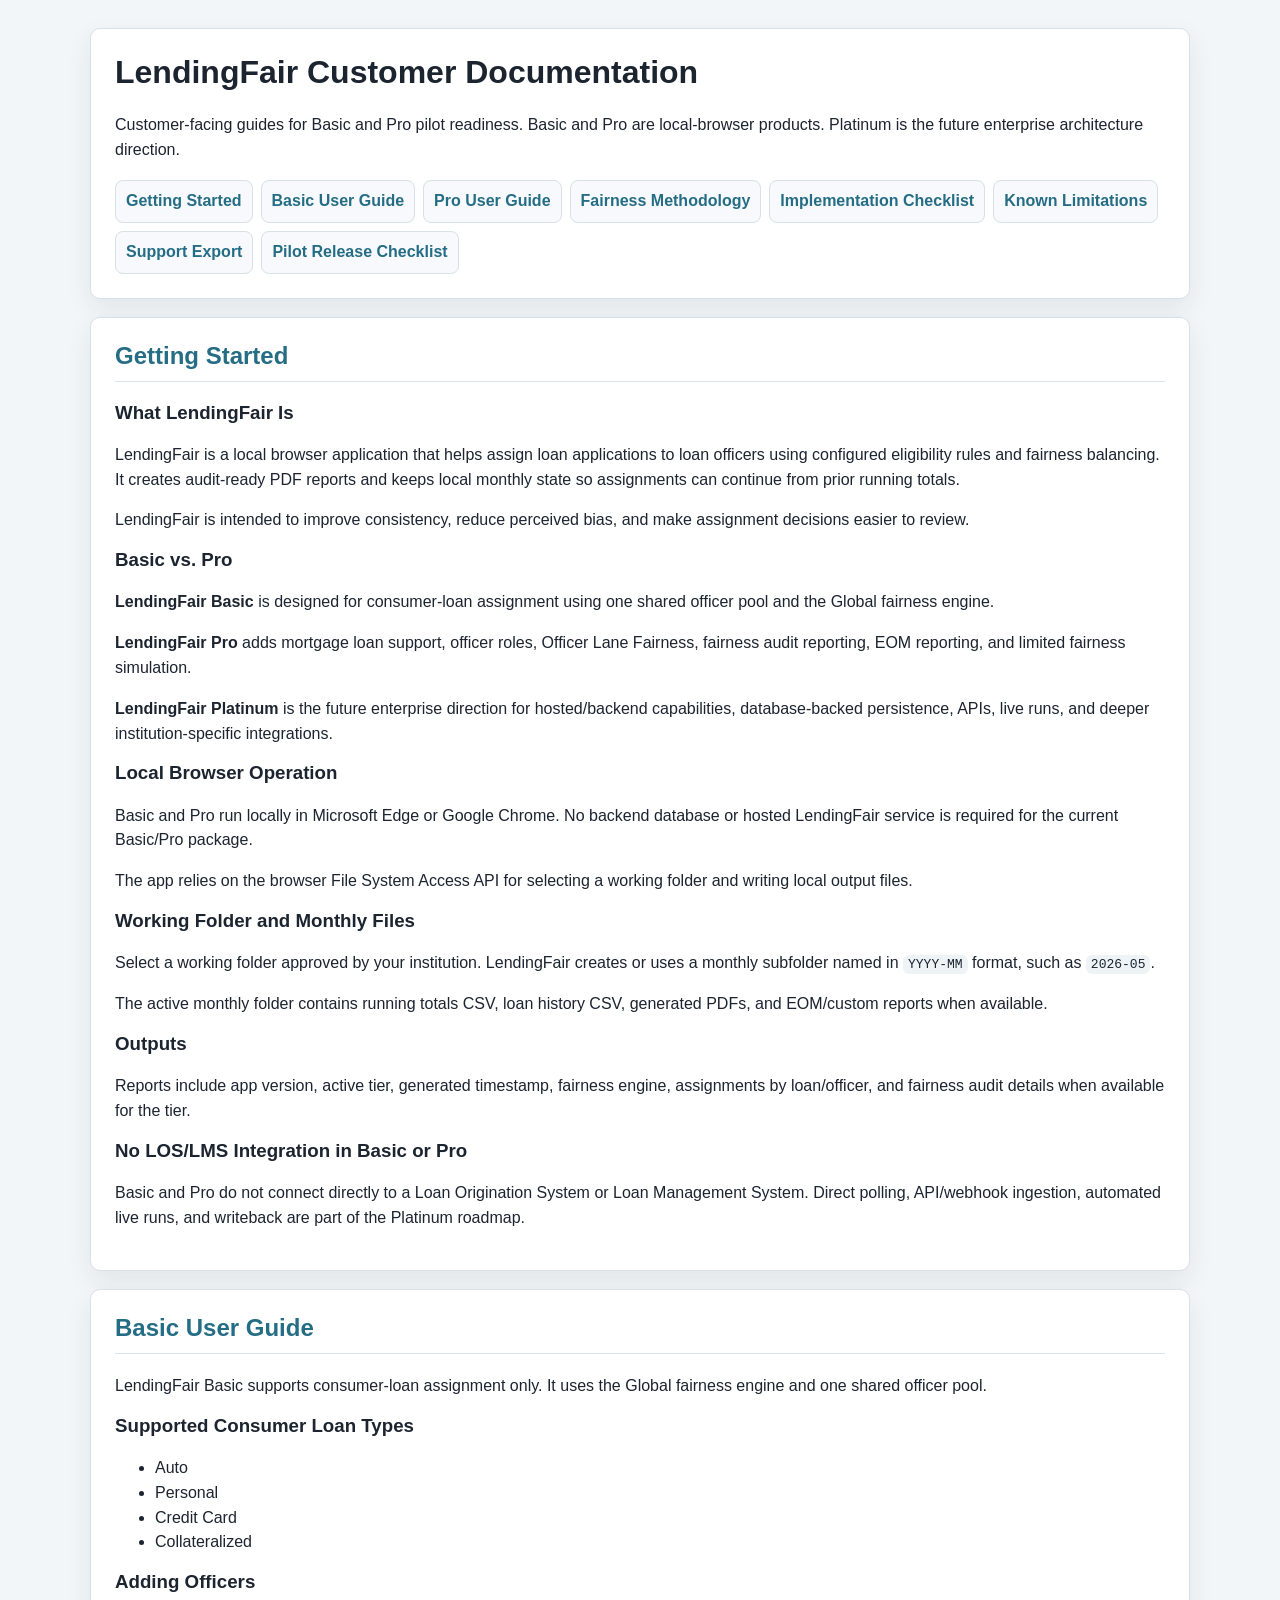
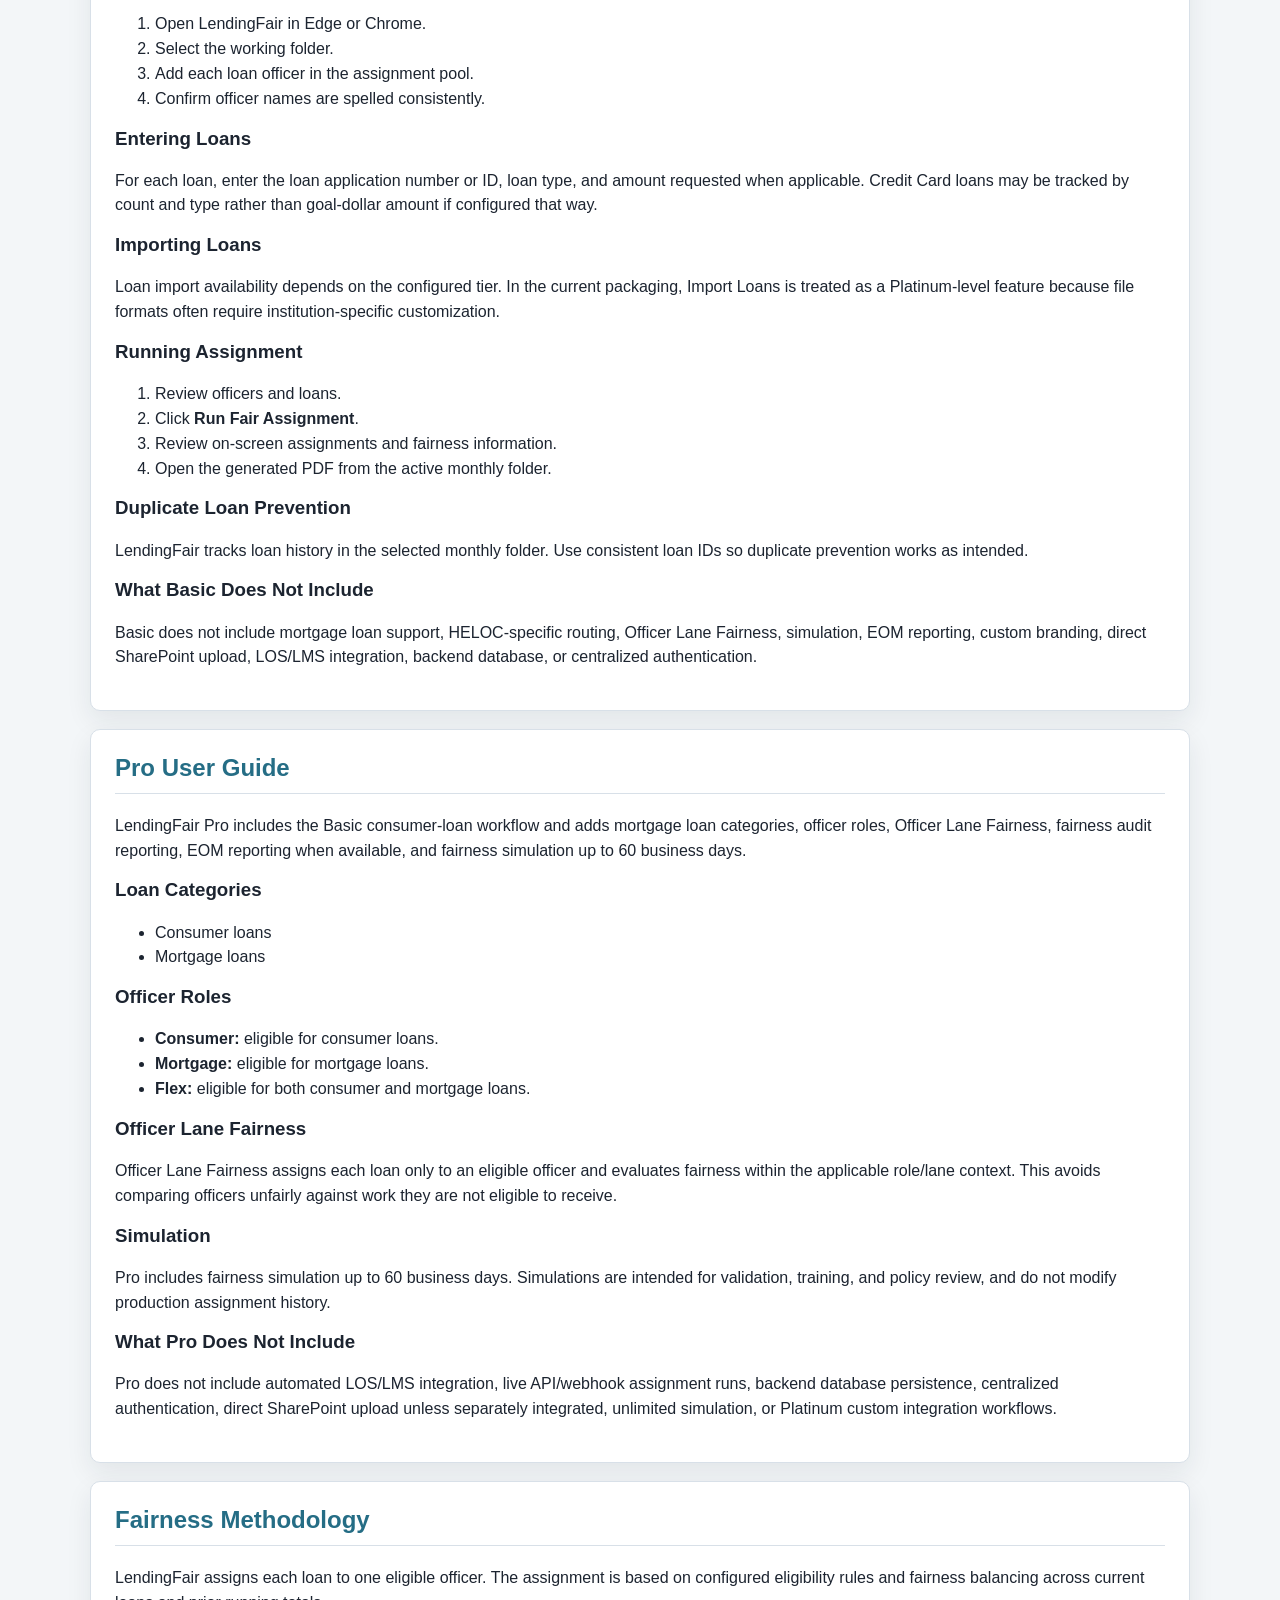
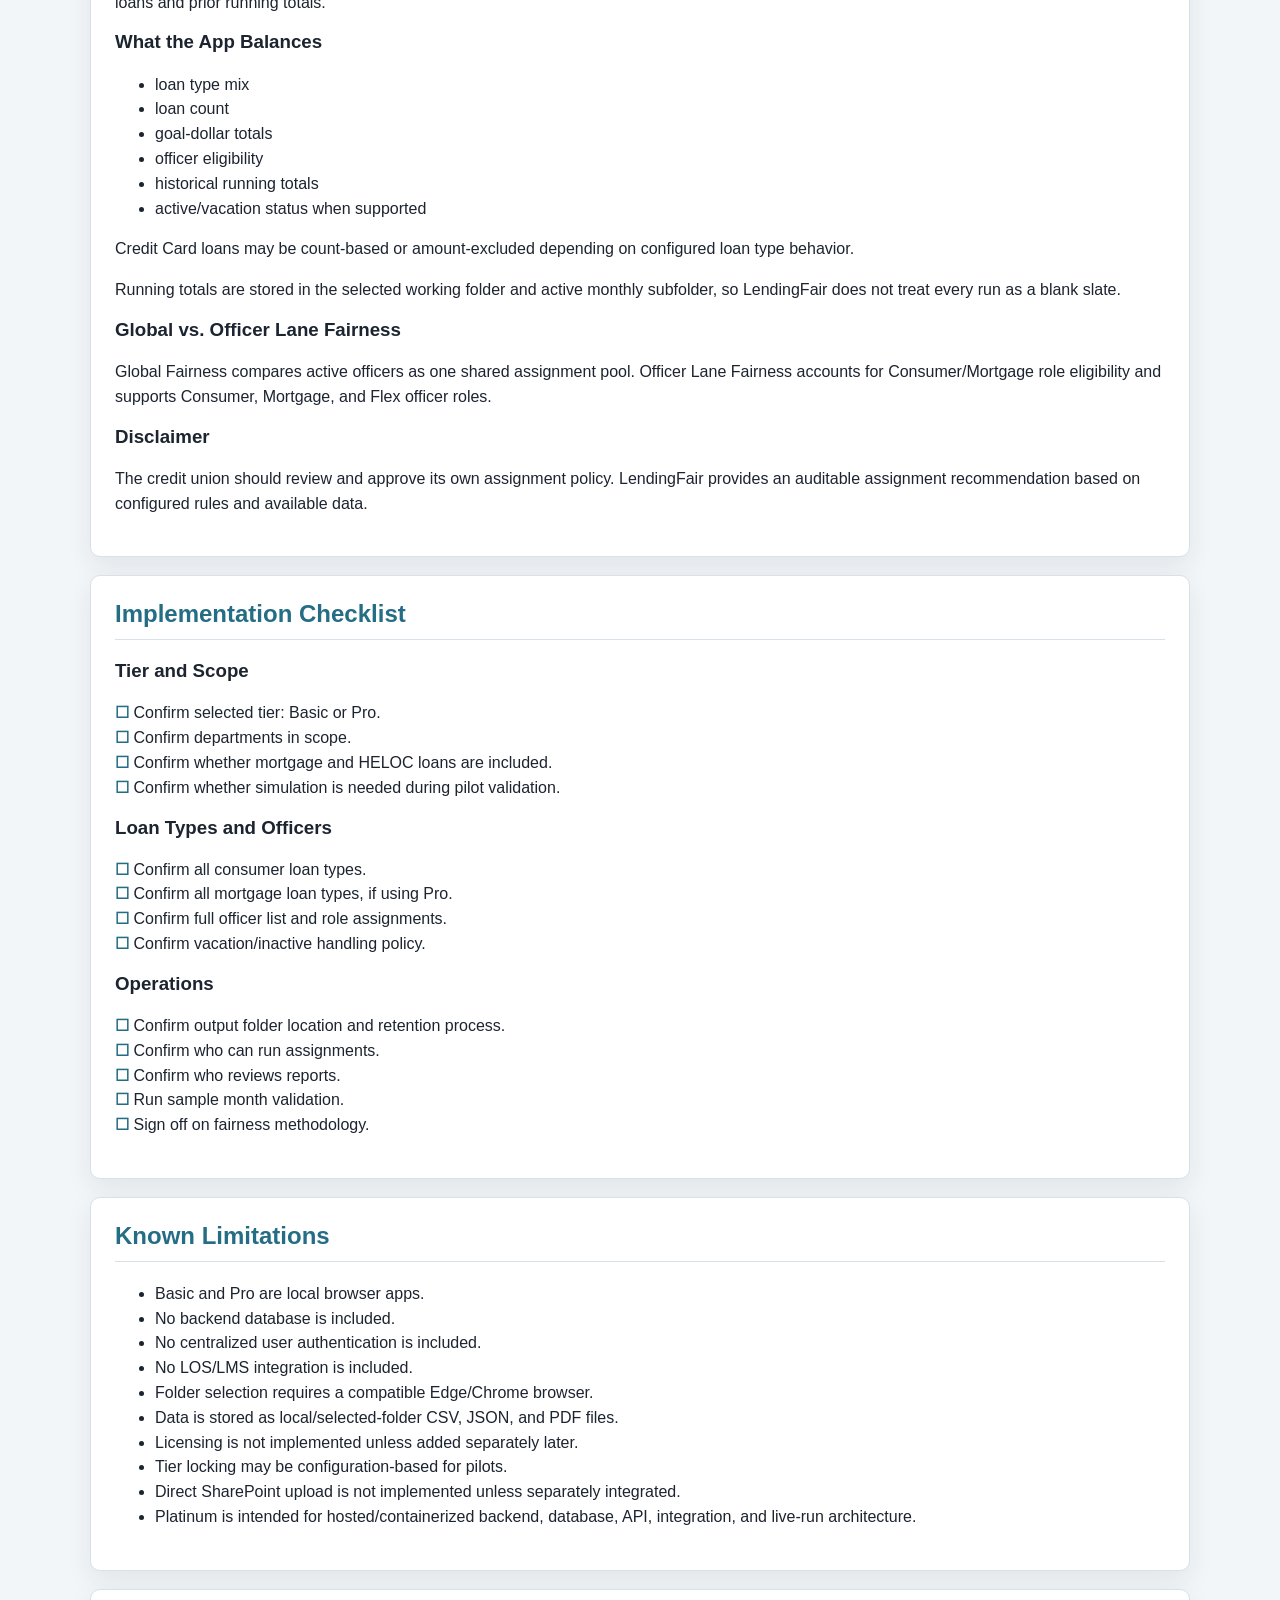
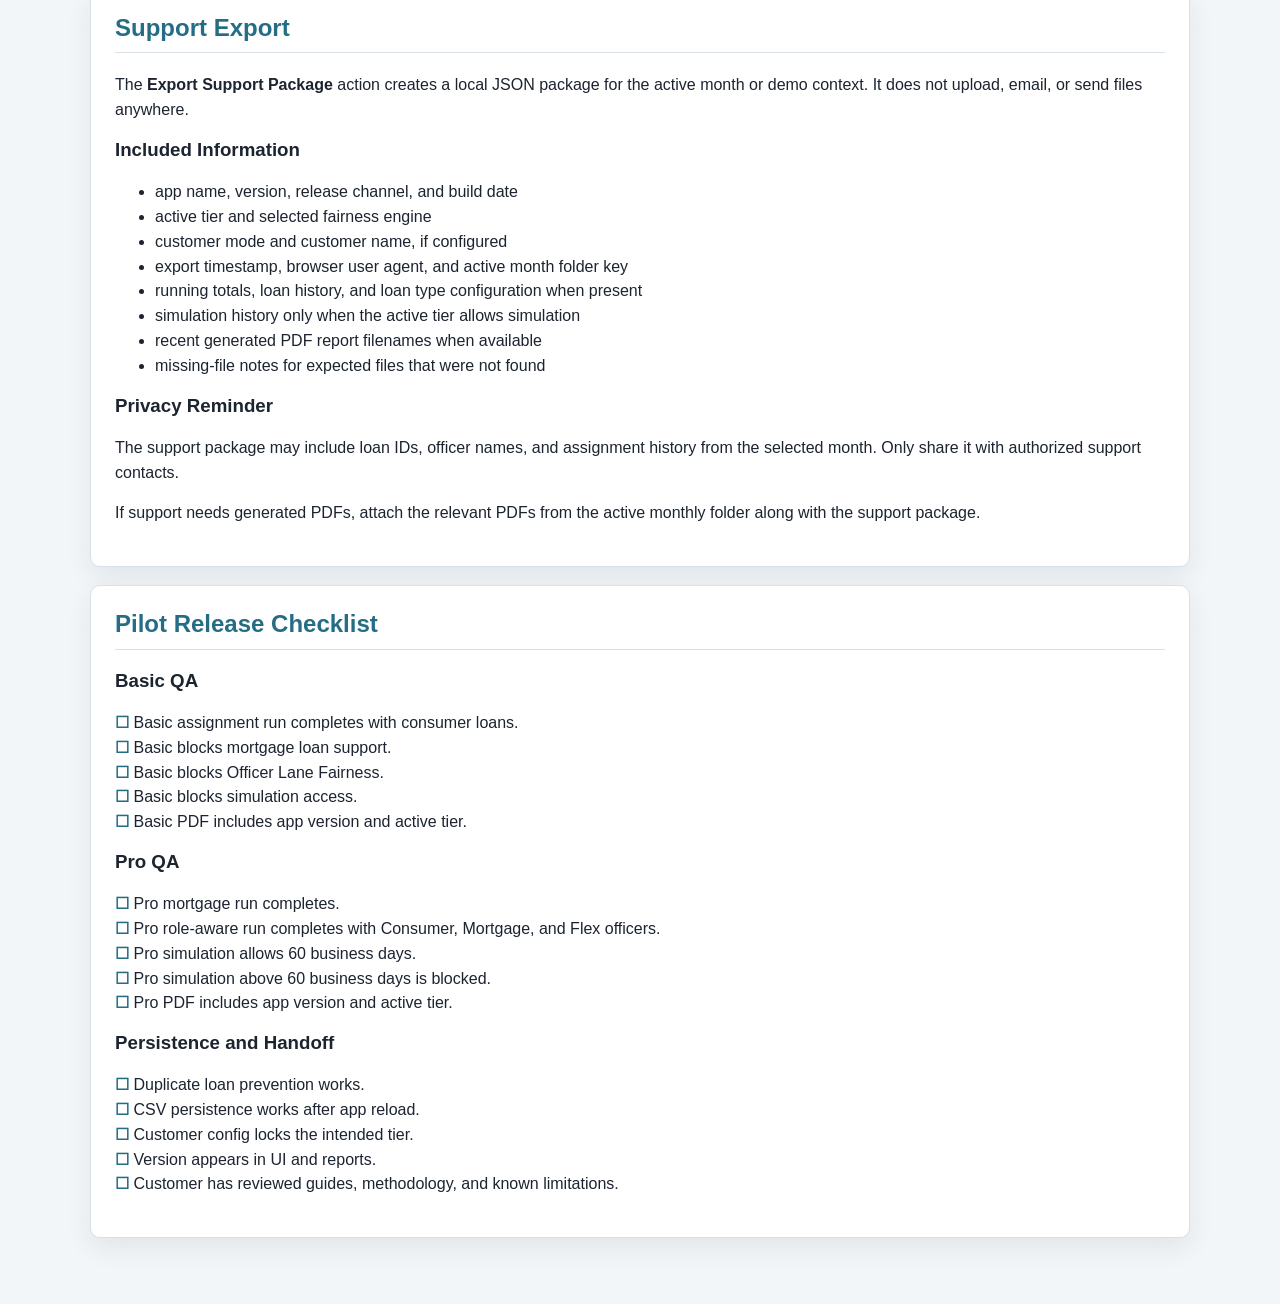
==== docs/customer/index.html @ a45cbf50 "Adding support export json package" ====
<!DOCTYPE html>
<html lang="en">
<head>
  <meta charset="UTF-8" />
  <meta name="viewport" content="width=device-width, initial-scale=1.0" />
  <title>LendingFair Customer Documentation</title>
  <style>
    :root {
      color-scheme: light;
      --bg: #f3f6f8;
      --card: #ffffff;
      --text: #1c2430;
      --muted: #5e6b7a;
      --border: #d8e0e8;
      --accent: #256d85;
    }

    body {
      margin: 0;
      background: var(--bg);
      color: var(--text);
      font-family: Arial, sans-serif;
      line-height: 1.55;
    }

    .doc-shell {
      width: min(1100px, calc(100% - 32px));
      margin: 0 auto;
      padding: 28px 0 48px;
    }

    header,
    section {
      background: var(--card);
      border: 1px solid var(--border);
      border-radius: 10px;
      padding: 24px;
      margin-bottom: 18px;
      box-shadow: 0 10px 26px rgba(28, 36, 48, 0.08);
    }

    h1,
    h2,
    h3 {
      margin-top: 0;
      line-height: 1.2;
    }

    h1 {
      font-size: 2rem;
    }

    h2 {
      border-bottom: 1px solid var(--border);
      padding-bottom: 10px;
      color: var(--accent);
    }

    a {
      color: var(--accent);
      font-weight: 700;
    }

    nav {
      display: flex;
      flex-wrap: wrap;
      gap: 8px;
      margin-top: 18px;
    }

    nav a {
      display: inline-flex;
      padding: 8px 10px;
      border: 1px solid var(--border);
      border-radius: 8px;
      background: #f7f9fc;
      text-decoration: none;
    }

    code,
    pre {
      background: #eef3f6;
      border-radius: 6px;
    }

    code {
      padding: 2px 5px;
    }

    pre {
      overflow: auto;
      padding: 12px;
    }

    .checklist {
      list-style: none;
      padding-left: 0;
    }

    .checklist li::before {
      content: "☐ ";
      color: var(--accent);
      font-weight: 700;
    }
  </style>
</head>
<body>
<div class="doc-shell">
  <header>
    <h1>LendingFair Customer Documentation</h1>
    <p>Customer-facing guides for Basic and Pro pilot readiness. Basic and Pro are local-browser products. Platinum is the future enterprise architecture direction.</p>
    <nav aria-label="Documentation sections">
      <a href="#getting-started">Getting Started</a>
      <a href="#basic-user-guide">Basic User Guide</a>
      <a href="#pro-user-guide">Pro User Guide</a>
      <a href="#fairness-methodology">Fairness Methodology</a>
      <a href="#implementation-checklist">Implementation Checklist</a>
      <a href="#known-limitations">Known Limitations</a>
      <a href="#support-export">Support Export</a>
      <a href="#pilot-release-checklist">Pilot Release Checklist</a>
    </nav>
  </header>

  <section id="getting-started">
    <h2>Getting Started</h2>
    <h3>What LendingFair Is</h3>
    <p>LendingFair is a local browser application that helps assign loan applications to loan officers using configured eligibility rules and fairness balancing. It creates audit-ready PDF reports and keeps local monthly state so assignments can continue from prior running totals.</p>
    <p>LendingFair is intended to improve consistency, reduce perceived bias, and make assignment decisions easier to review.</p>
    <h3>Basic vs. Pro</h3>
    <p><strong>LendingFair Basic</strong> is designed for consumer-loan assignment using one shared officer pool and the Global fairness engine.</p>
    <p><strong>LendingFair Pro</strong> adds mortgage loan support, officer roles, Officer Lane Fairness, fairness audit reporting, EOM reporting, and limited fairness simulation.</p>
    <p><strong>LendingFair Platinum</strong> is the future enterprise direction for hosted/backend capabilities, database-backed persistence, APIs, live runs, and deeper institution-specific integrations.</p>
    <h3>Local Browser Operation</h3>
    <p>Basic and Pro run locally in Microsoft Edge or Google Chrome. No backend database or hosted LendingFair service is required for the current Basic/Pro package.</p>
    <p>The app relies on the browser File System Access API for selecting a working folder and writing local output files.</p>
    <h3>Working Folder and Monthly Files</h3>
    <p>Select a working folder approved by your institution. LendingFair creates or uses a monthly subfolder named in <code>YYYY-MM</code> format, such as <code>2026-05</code>.</p>
    <p>The active monthly folder contains running totals CSV, loan history CSV, generated PDFs, and EOM/custom reports when available.</p>
    <h3>Outputs</h3>
    <p>Reports include app version, active tier, generated timestamp, fairness engine, assignments by loan/officer, and fairness audit details when available for the tier.</p>
    <h3>No LOS/LMS Integration in Basic or Pro</h3>
    <p>Basic and Pro do not connect directly to a Loan Origination System or Loan Management System. Direct polling, API/webhook ingestion, automated live runs, and writeback are part of the Platinum roadmap.</p>
  </section>

  <section id="basic-user-guide">
    <h2>Basic User Guide</h2>
    <p>LendingFair Basic supports consumer-loan assignment only. It uses the Global fairness engine and one shared officer pool.</p>
    <h3>Supported Consumer Loan Types</h3>
    <ul>
      <li>Auto</li>
      <li>Personal</li>
      <li>Credit Card</li>
      <li>Collateralized</li>
    </ul>
    <h3>Adding Officers</h3>
    <ol>
      <li>Open LendingFair in Edge or Chrome.</li>
      <li>Select the working folder.</li>
      <li>Add each loan officer in the assignment pool.</li>
      <li>Confirm officer names are spelled consistently.</li>
    </ol>
    <h3>Entering Loans</h3>
    <p>For each loan, enter the loan application number or ID, loan type, and amount requested when applicable. Credit Card loans may be tracked by count and type rather than goal-dollar amount if configured that way.</p>
    <h3>Importing Loans</h3>
    <p>Loan import availability depends on the configured tier. In the current packaging, Import Loans is treated as a Platinum-level feature because file formats often require institution-specific customization.</p>
    <h3>Running Assignment</h3>
    <ol>
      <li>Review officers and loans.</li>
      <li>Click <strong>Run Fair Assignment</strong>.</li>
      <li>Review on-screen assignments and fairness information.</li>
      <li>Open the generated PDF from the active monthly folder.</li>
    </ol>
    <h3>Duplicate Loan Prevention</h3>
    <p>LendingFair tracks loan history in the selected monthly folder. Use consistent loan IDs so duplicate prevention works as intended.</p>
    <h3>What Basic Does Not Include</h3>
    <p>Basic does not include mortgage loan support, HELOC-specific routing, Officer Lane Fairness, simulation, EOM reporting, custom branding, direct SharePoint upload, LOS/LMS integration, backend database, or centralized authentication.</p>
  </section>

  <section id="pro-user-guide">
    <h2>Pro User Guide</h2>
    <p>LendingFair Pro includes the Basic consumer-loan workflow and adds mortgage loan categories, officer roles, Officer Lane Fairness, fairness audit reporting, EOM reporting when available, and fairness simulation up to 60 business days.</p>
    <h3>Loan Categories</h3>
    <ul>
      <li>Consumer loans</li>
      <li>Mortgage loans</li>
    </ul>
    <h3>Officer Roles</h3>
    <ul>
      <li><strong>Consumer:</strong> eligible for consumer loans.</li>
      <li><strong>Mortgage:</strong> eligible for mortgage loans.</li>
      <li><strong>Flex:</strong> eligible for both consumer and mortgage loans.</li>
    </ul>
    <h3>Officer Lane Fairness</h3>
    <p>Officer Lane Fairness assigns each loan only to an eligible officer and evaluates fairness within the applicable role/lane context. This avoids comparing officers unfairly against work they are not eligible to receive.</p>
    <h3>Simulation</h3>
    <p>Pro includes fairness simulation up to 60 business days. Simulations are intended for validation, training, and policy review, and do not modify production assignment history.</p>
    <h3>What Pro Does Not Include</h3>
    <p>Pro does not include automated LOS/LMS integration, live API/webhook assignment runs, backend database persistence, centralized authentication, direct SharePoint upload unless separately integrated, unlimited simulation, or Platinum custom integration workflows.</p>
  </section>

  <section id="fairness-methodology">
    <h2>Fairness Methodology</h2>
    <p>LendingFair assigns each loan to one eligible officer. The assignment is based on configured eligibility rules and fairness balancing across current loans and prior running totals.</p>
    <h3>What the App Balances</h3>
    <ul>
      <li>loan type mix</li>
      <li>loan count</li>
      <li>goal-dollar totals</li>
      <li>officer eligibility</li>
      <li>historical running totals</li>
      <li>active/vacation status when supported</li>
    </ul>
    <p>Credit Card loans may be count-based or amount-excluded depending on configured loan type behavior.</p>
    <p>Running totals are stored in the selected working folder and active monthly subfolder, so LendingFair does not treat every run as a blank slate.</p>
    <h3>Global vs. Officer Lane Fairness</h3>
    <p>Global Fairness compares active officers as one shared assignment pool. Officer Lane Fairness accounts for Consumer/Mortgage role eligibility and supports Consumer, Mortgage, and Flex officer roles.</p>
    <h3>Disclaimer</h3>
    <p>The credit union should review and approve its own assignment policy. LendingFair provides an auditable assignment recommendation based on configured rules and available data.</p>
  </section>

  <section id="implementation-checklist">
    <h2>Implementation Checklist</h2>
    <h3>Tier and Scope</h3>
    <ul class="checklist">
      <li>Confirm selected tier: Basic or Pro.</li>
      <li>Confirm departments in scope.</li>
      <li>Confirm whether mortgage and HELOC loans are included.</li>
      <li>Confirm whether simulation is needed during pilot validation.</li>
    </ul>
    <h3>Loan Types and Officers</h3>
    <ul class="checklist">
      <li>Confirm all consumer loan types.</li>
      <li>Confirm all mortgage loan types, if using Pro.</li>
      <li>Confirm full officer list and role assignments.</li>
      <li>Confirm vacation/inactive handling policy.</li>
    </ul>
    <h3>Operations</h3>
    <ul class="checklist">
      <li>Confirm output folder location and retention process.</li>
      <li>Confirm who can run assignments.</li>
      <li>Confirm who reviews reports.</li>
      <li>Run sample month validation.</li>
      <li>Sign off on fairness methodology.</li>
    </ul>
  </section>

  <section id="known-limitations">
    <h2>Known Limitations</h2>
    <ul>
      <li>Basic and Pro are local browser apps.</li>
      <li>No backend database is included.</li>
      <li>No centralized user authentication is included.</li>
      <li>No LOS/LMS integration is included.</li>
      <li>Folder selection requires a compatible Edge/Chrome browser.</li>
      <li>Data is stored as local/selected-folder CSV, JSON, and PDF files.</li>
      <li>Licensing is not implemented unless added separately later.</li>
      <li>Tier locking may be configuration-based for pilots.</li>
      <li>Direct SharePoint upload is not implemented unless separately integrated.</li>
      <li>Platinum is intended for hosted/containerized backend, database, API, integration, and live-run architecture.</li>
    </ul>
  </section>

  <section id="support-export">
    <h2>Support Export</h2>
    <p>The <strong>Export Support Package</strong> action creates a local JSON package for the active month or demo context. It does not upload, email, or send files anywhere.</p>
    <h3>Included Information</h3>
    <ul>
      <li>app name, version, release channel, and build date</li>
      <li>active tier and selected fairness engine</li>
      <li>customer mode and customer name, if configured</li>
      <li>export timestamp, browser user agent, and active month folder key</li>
      <li>running totals, loan history, and loan type configuration when present</li>
      <li>simulation history only when the active tier allows simulation</li>
      <li>recent generated PDF report filenames when available</li>
      <li>missing-file notes for expected files that were not found</li>
    </ul>
    <h3>Privacy Reminder</h3>
    <p>The support package may include loan IDs, officer names, and assignment history from the selected month. Only share it with authorized support contacts.</p>
    <p>If support needs generated PDFs, attach the relevant PDFs from the active monthly folder along with the support package.</p>
  </section>

  <section id="pilot-release-checklist">
    <h2>Pilot Release Checklist</h2>
    <h3>Basic QA</h3>
    <ul class="checklist">
      <li>Basic assignment run completes with consumer loans.</li>
      <li>Basic blocks mortgage loan support.</li>
      <li>Basic blocks Officer Lane Fairness.</li>
      <li>Basic blocks simulation access.</li>
      <li>Basic PDF includes app version and active tier.</li>
    </ul>
    <h3>Pro QA</h3>
    <ul class="checklist">
      <li>Pro mortgage run completes.</li>
      <li>Pro role-aware run completes with Consumer, Mortgage, and Flex officers.</li>
      <li>Pro simulation allows 60 business days.</li>
      <li>Pro simulation above 60 business days is blocked.</li>
      <li>Pro PDF includes app version and active tier.</li>
    </ul>
    <h3>Persistence and Handoff</h3>
    <ul class="checklist">
      <li>Duplicate loan prevention works.</li>
      <li>CSV persistence works after app reload.</li>
      <li>Customer config locks the intended tier.</li>
      <li>Version appears in UI and reports.</li>
      <li>Customer has reviewed guides, methodology, and known limitations.</li>
    </ul>
  </section>
</div>
</body>
</html>
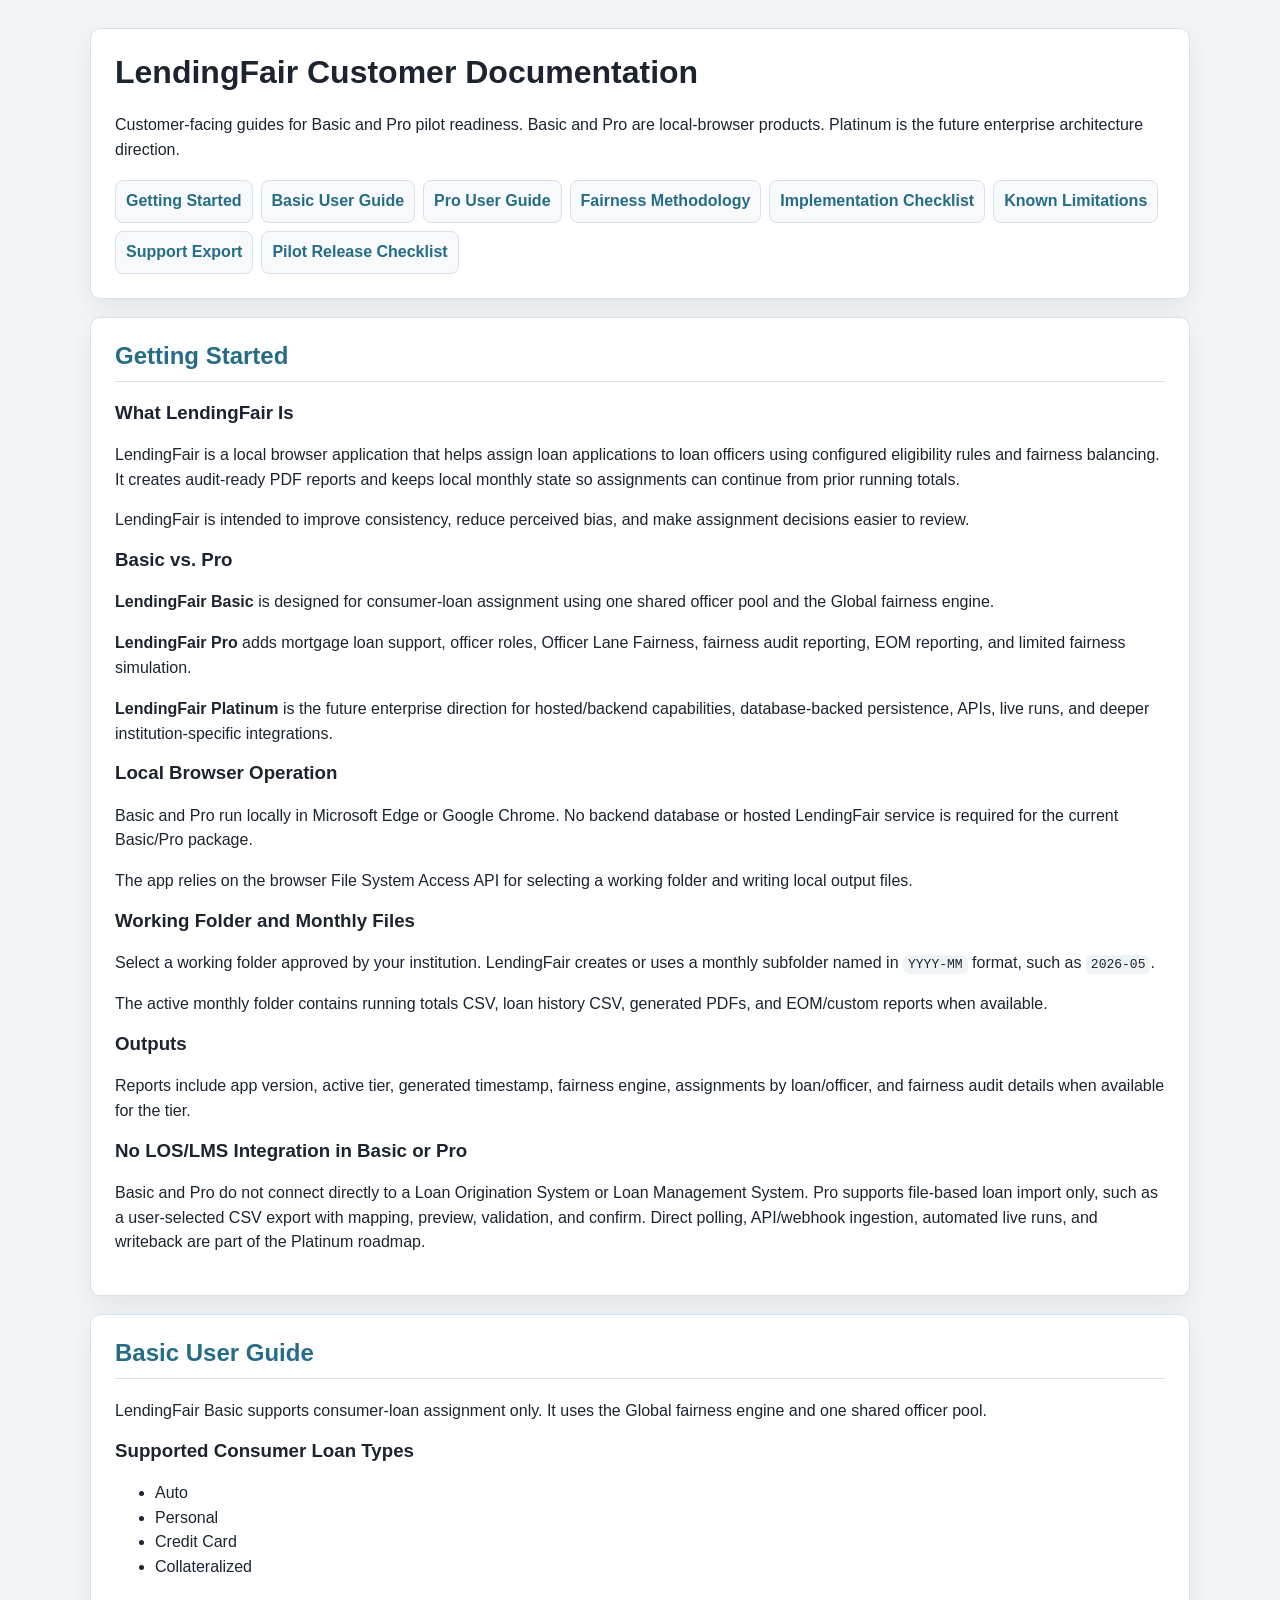
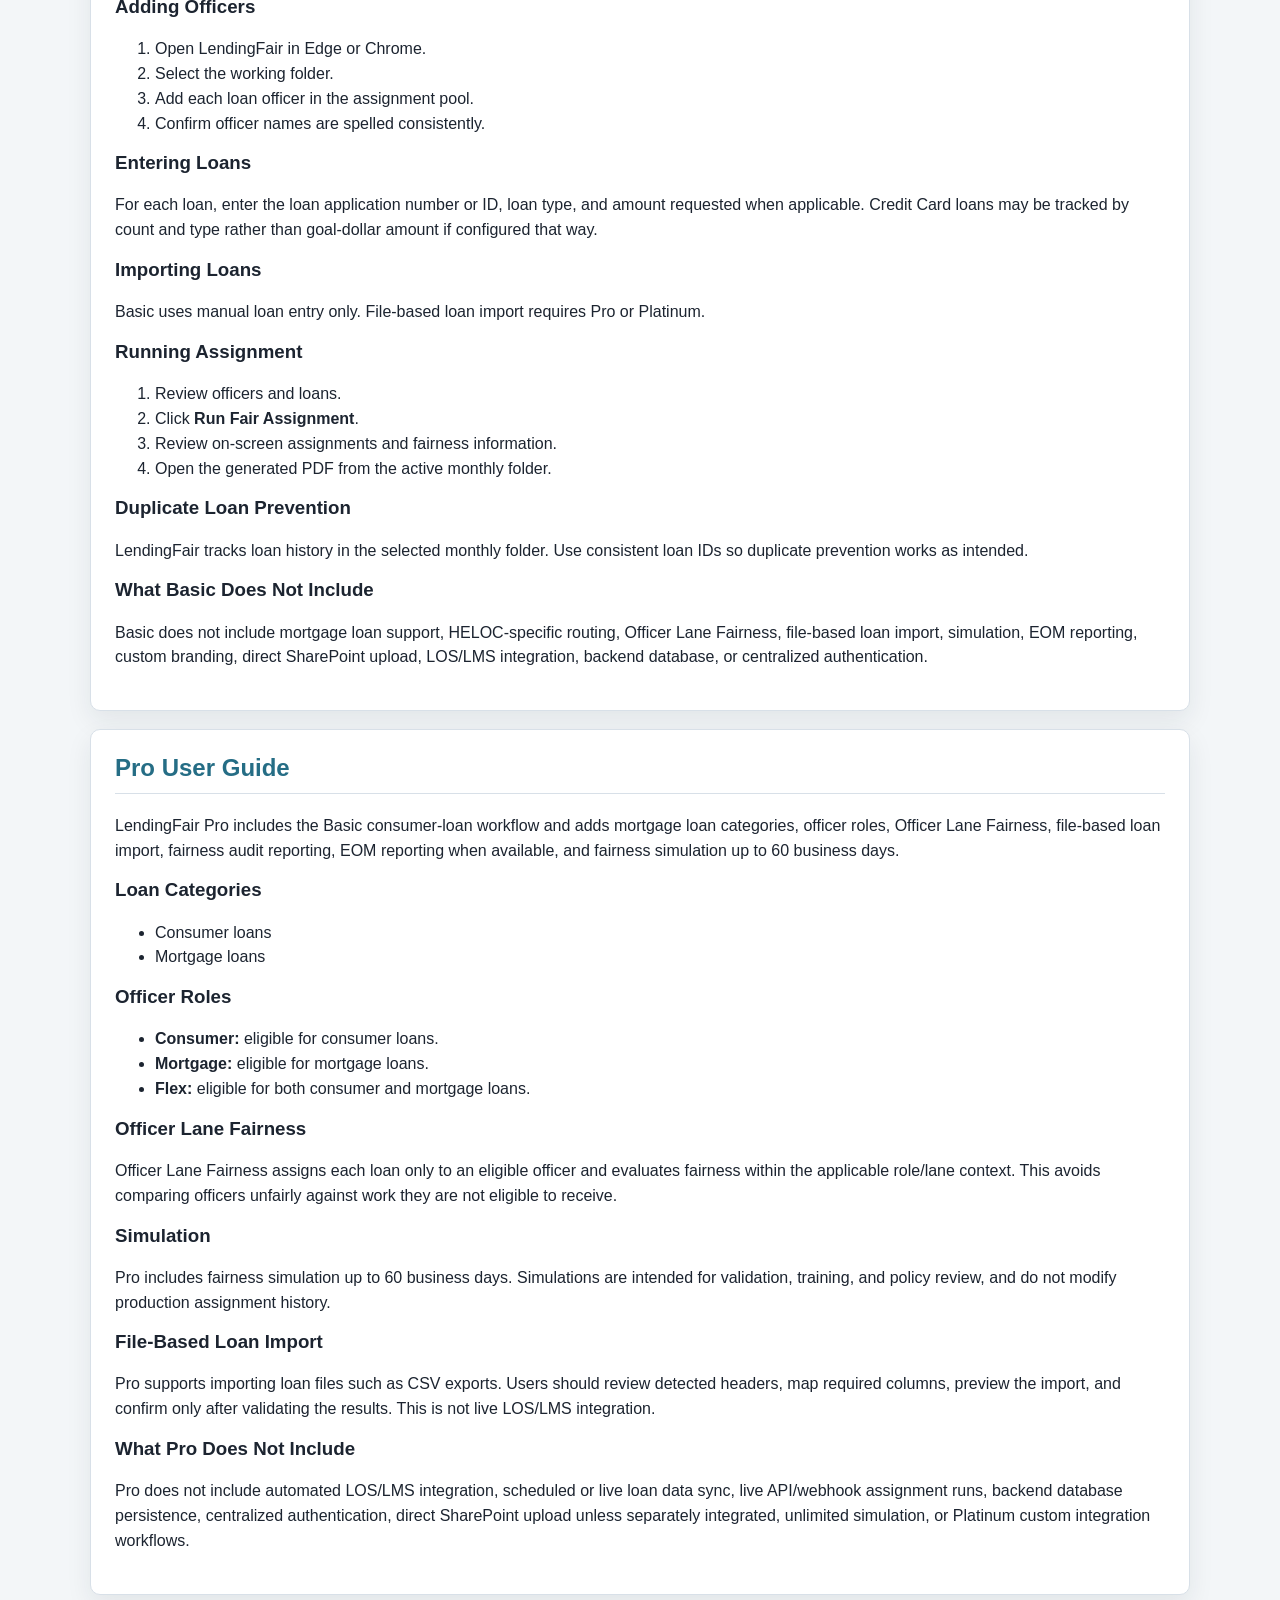
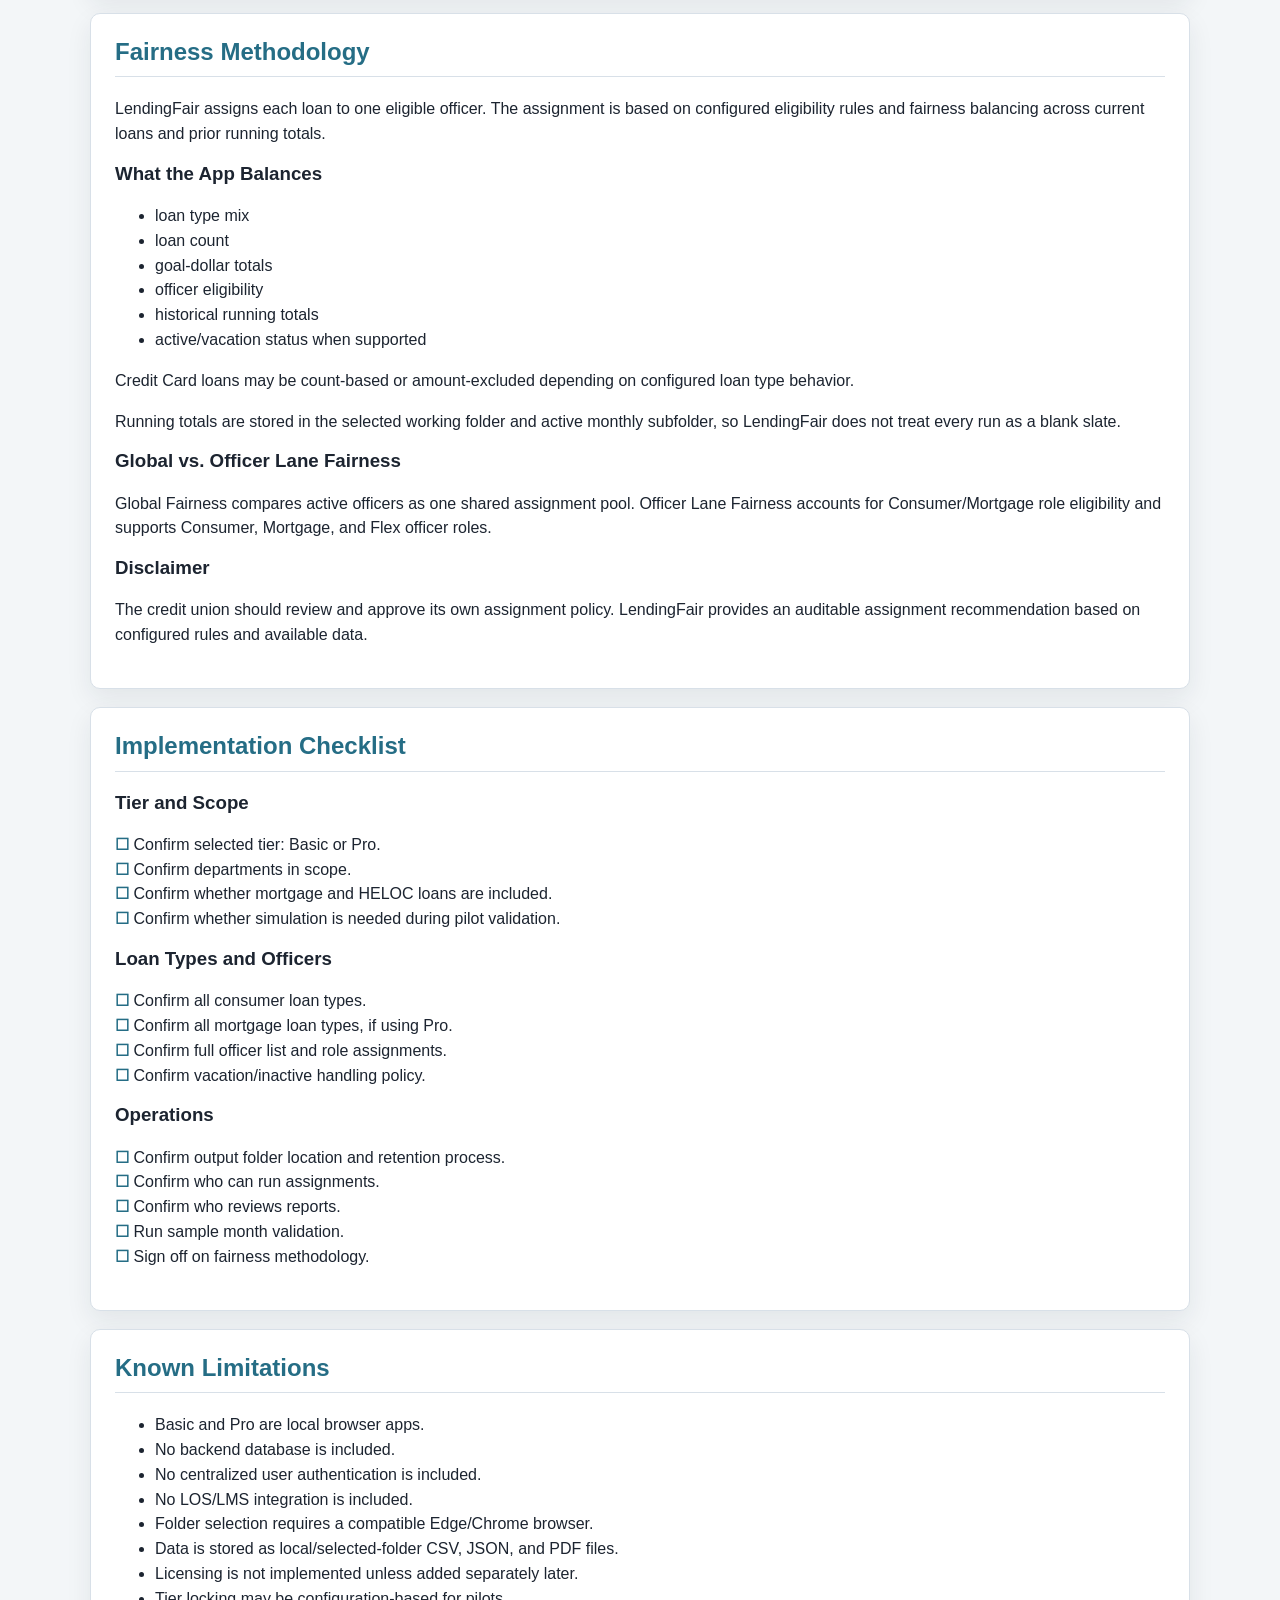
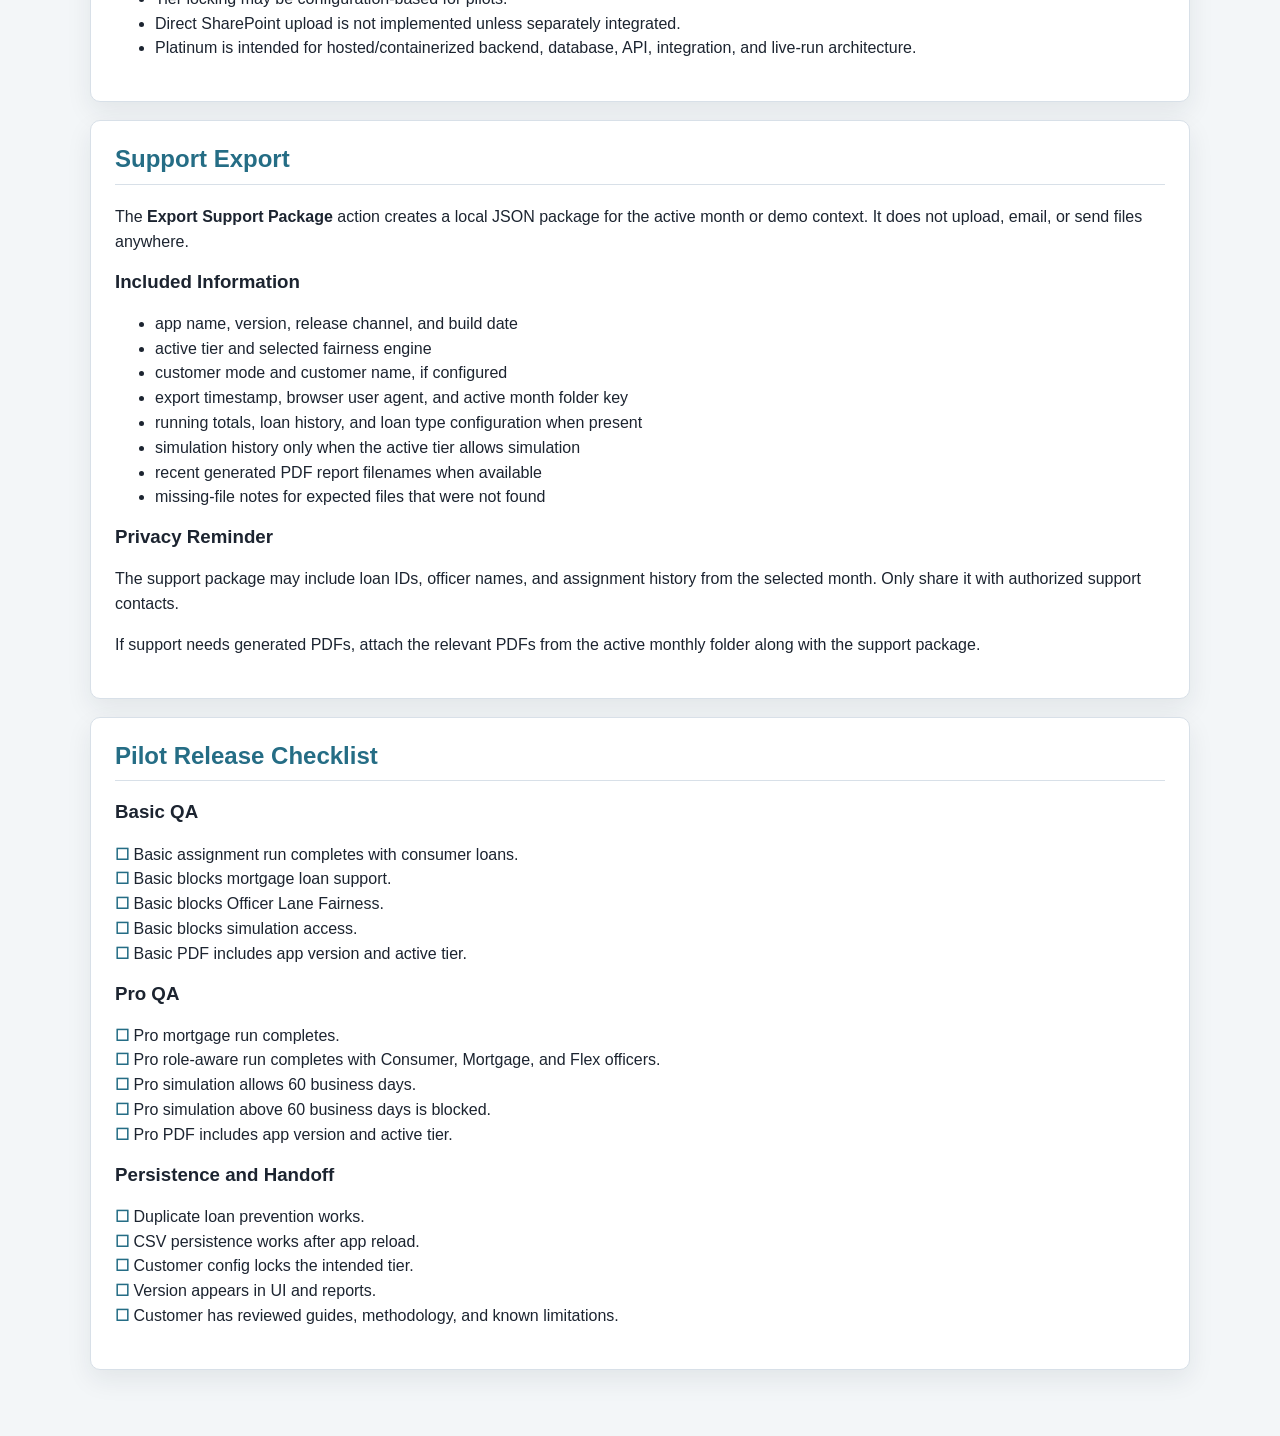
==== commit daf1468c: "Improve fairness model recommendations for imported loan mix and allow file-based loan import for Pr" ====
--- a/docs/customer/index.html
+++ b/docs/customer/index.html
@@ -139,7 +139,7 @@
     <h3>Outputs</h3>
     <p>Reports include app version, active tier, generated timestamp, fairness engine, assignments by loan/officer, and fairness audit details when available for the tier.</p>
     <h3>No LOS/LMS Integration in Basic or Pro</h3>
-    <p>Basic and Pro do not connect directly to a Loan Origination System or Loan Management System. Direct polling, API/webhook ingestion, automated live runs, and writeback are part of the Platinum roadmap.</p>
+    <p>Basic and Pro do not connect directly to a Loan Origination System or Loan Management System. Pro supports file-based loan import only, such as a user-selected CSV export with mapping, preview, validation, and confirm. Direct polling, API/webhook ingestion, automated live runs, and writeback are part of the Platinum roadmap.</p>
   </section>
 
   <section id="basic-user-guide">
@@ -162,7 +162,7 @@
     <h3>Entering Loans</h3>
     <p>For each loan, enter the loan application number or ID, loan type, and amount requested when applicable. Credit Card loans may be tracked by count and type rather than goal-dollar amount if configured that way.</p>
     <h3>Importing Loans</h3>
-    <p>Loan import availability depends on the configured tier. In the current packaging, Import Loans is treated as a Platinum-level feature because file formats often require institution-specific customization.</p>
+    <p>Basic uses manual loan entry only. File-based loan import requires Pro or Platinum.</p>
     <h3>Running Assignment</h3>
     <ol>
       <li>Review officers and loans.</li>
@@ -173,12 +173,12 @@
     <h3>Duplicate Loan Prevention</h3>
     <p>LendingFair tracks loan history in the selected monthly folder. Use consistent loan IDs so duplicate prevention works as intended.</p>
     <h3>What Basic Does Not Include</h3>
-    <p>Basic does not include mortgage loan support, HELOC-specific routing, Officer Lane Fairness, simulation, EOM reporting, custom branding, direct SharePoint upload, LOS/LMS integration, backend database, or centralized authentication.</p>
+    <p>Basic does not include mortgage loan support, HELOC-specific routing, Officer Lane Fairness, file-based loan import, simulation, EOM reporting, custom branding, direct SharePoint upload, LOS/LMS integration, backend database, or centralized authentication.</p>
   </section>
 
   <section id="pro-user-guide">
     <h2>Pro User Guide</h2>
-    <p>LendingFair Pro includes the Basic consumer-loan workflow and adds mortgage loan categories, officer roles, Officer Lane Fairness, fairness audit reporting, EOM reporting when available, and fairness simulation up to 60 business days.</p>
+    <p>LendingFair Pro includes the Basic consumer-loan workflow and adds mortgage loan categories, officer roles, Officer Lane Fairness, file-based loan import, fairness audit reporting, EOM reporting when available, and fairness simulation up to 60 business days.</p>
     <h3>Loan Categories</h3>
     <ul>
       <li>Consumer loans</li>
@@ -194,8 +194,10 @@
     <p>Officer Lane Fairness assigns each loan only to an eligible officer and evaluates fairness within the applicable role/lane context. This avoids comparing officers unfairly against work they are not eligible to receive.</p>
     <h3>Simulation</h3>
     <p>Pro includes fairness simulation up to 60 business days. Simulations are intended for validation, training, and policy review, and do not modify production assignment history.</p>
+    <h3>File-Based Loan Import</h3>
+    <p>Pro supports importing loan files such as CSV exports. Users should review detected headers, map required columns, preview the import, and confirm only after validating the results. This is not live LOS/LMS integration.</p>
     <h3>What Pro Does Not Include</h3>
-    <p>Pro does not include automated LOS/LMS integration, live API/webhook assignment runs, backend database persistence, centralized authentication, direct SharePoint upload unless separately integrated, unlimited simulation, or Platinum custom integration workflows.</p>
+    <p>Pro does not include automated LOS/LMS integration, scheduled or live loan data sync, live API/webhook assignment runs, backend database persistence, centralized authentication, direct SharePoint upload unless separately integrated, unlimited simulation, or Platinum custom integration workflows.</p>
   </section>
 
   <section id="fairness-methodology">
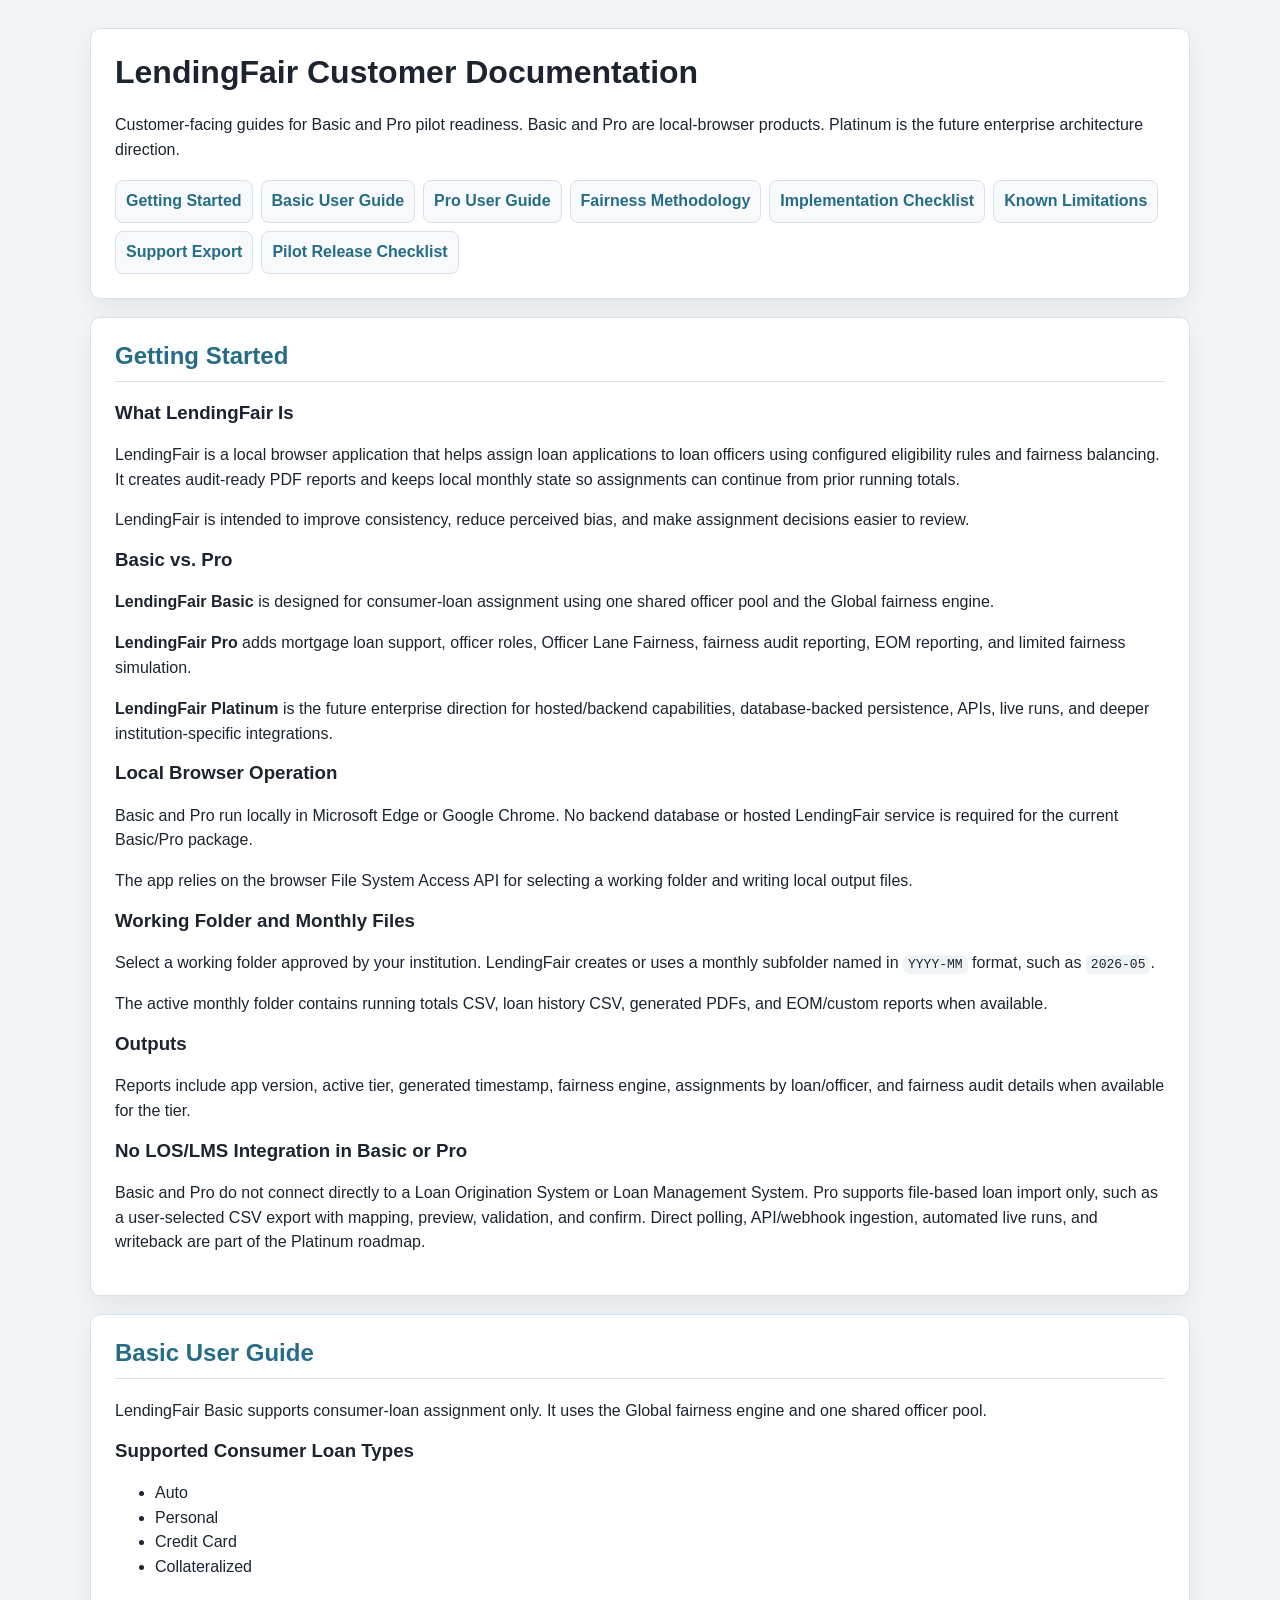
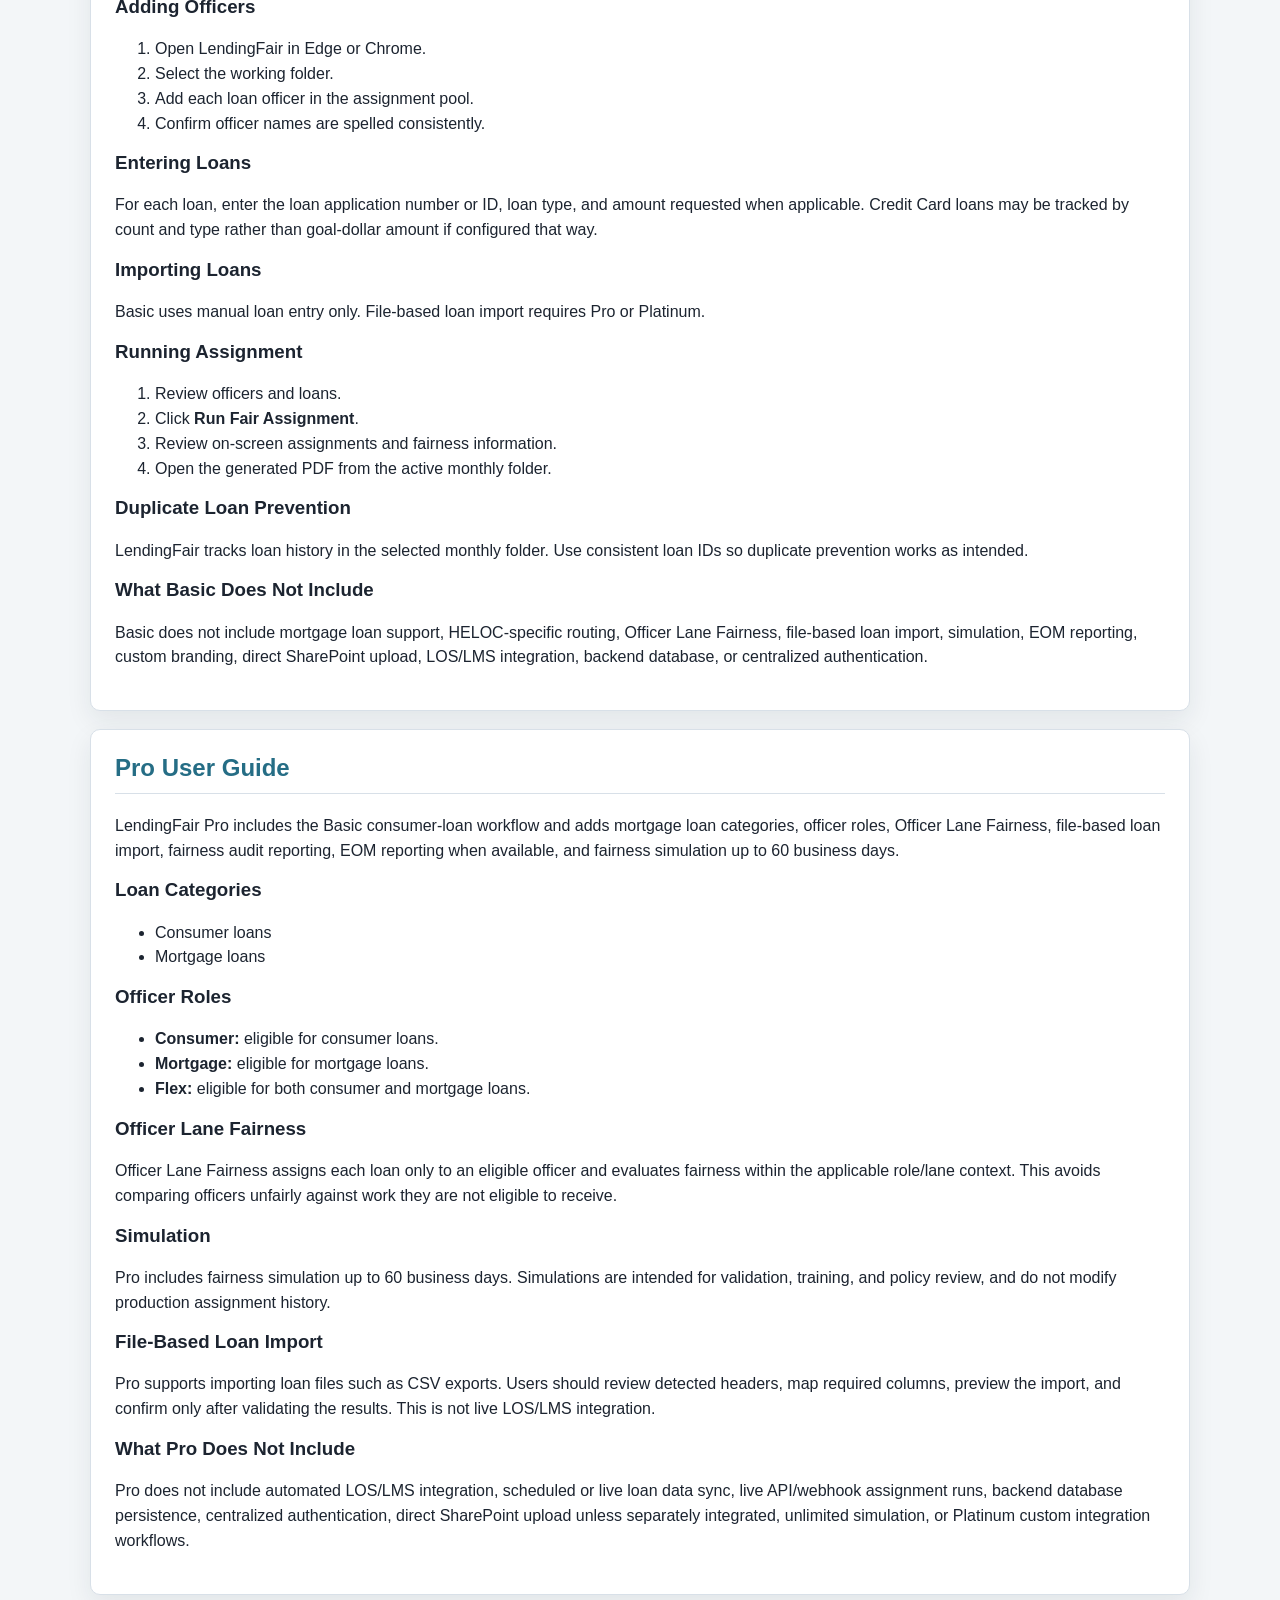
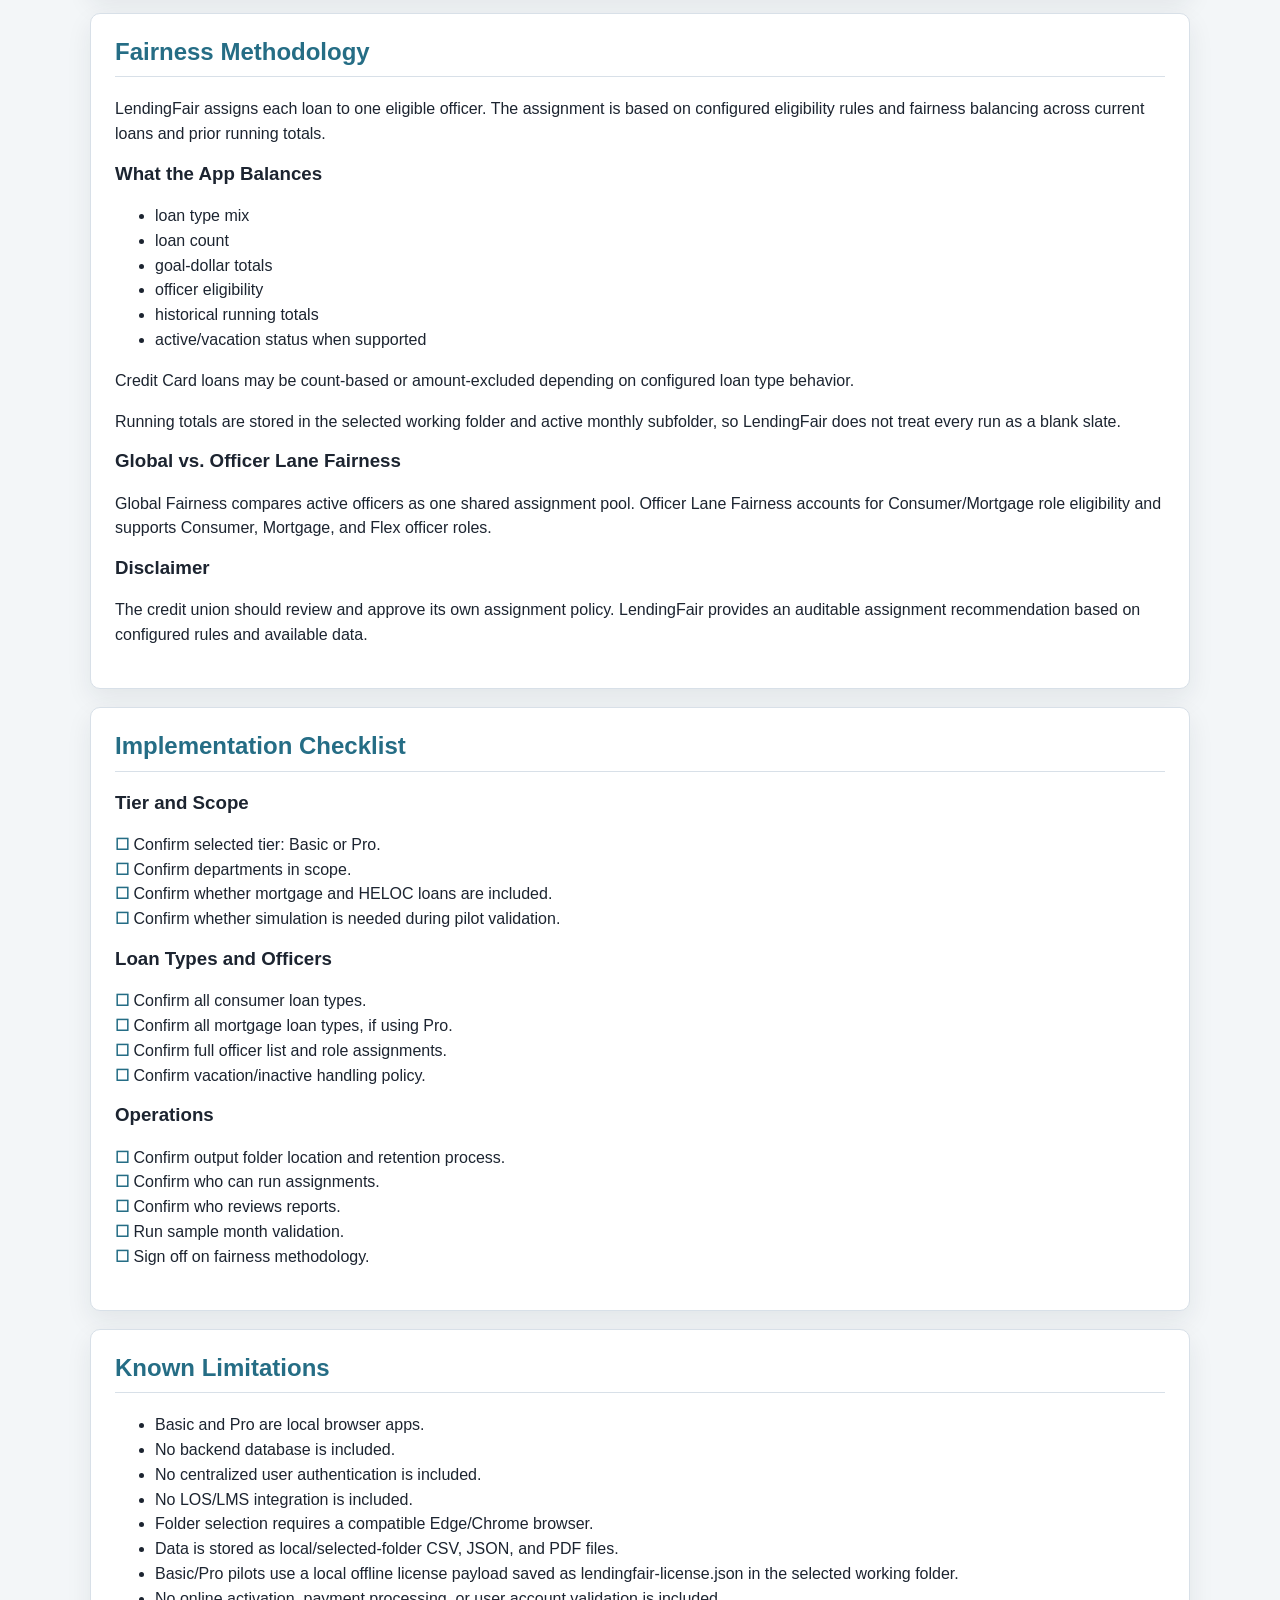
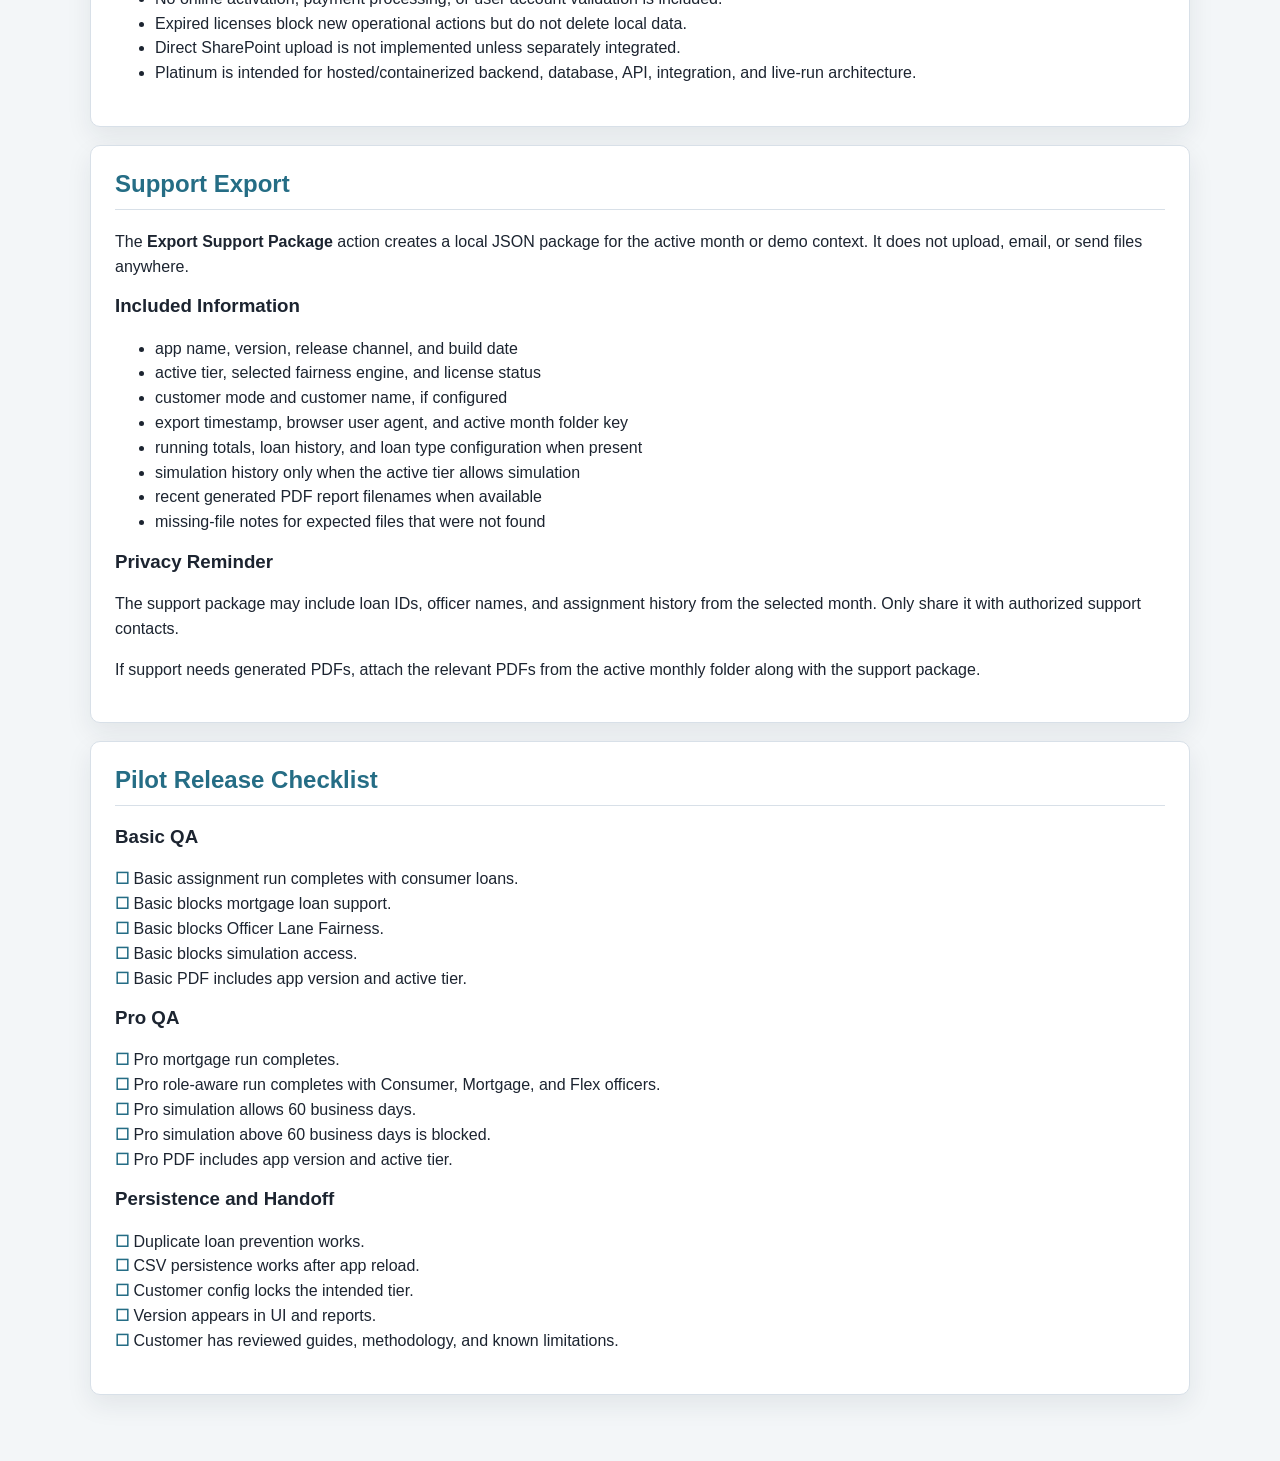
==== commit 9398d3db: "Implement basic licensing feature." ====
--- a/docs/customer/index.html
+++ b/docs/customer/index.html
@@ -255,8 +255,9 @@
       <li>No LOS/LMS integration is included.</li>
       <li>Folder selection requires a compatible Edge/Chrome browser.</li>
       <li>Data is stored as local/selected-folder CSV, JSON, and PDF files.</li>
-      <li>Licensing is not implemented unless added separately later.</li>
-      <li>Tier locking may be configuration-based for pilots.</li>
+      <li>Basic/Pro pilots use a local offline license payload saved as lendingfair-license.json in the selected working folder.</li>
+      <li>No online activation, payment processing, or user account validation is included.</li>
+      <li>Expired licenses block new operational actions but do not delete local data.</li>
       <li>Direct SharePoint upload is not implemented unless separately integrated.</li>
       <li>Platinum is intended for hosted/containerized backend, database, API, integration, and live-run architecture.</li>
     </ul>
@@ -268,7 +269,7 @@
     <h3>Included Information</h3>
     <ul>
       <li>app name, version, release channel, and build date</li>
-      <li>active tier and selected fairness engine</li>
+      <li>active tier, selected fairness engine, and license status</li>
       <li>customer mode and customer name, if configured</li>
       <li>export timestamp, browser user agent, and active month folder key</li>
       <li>running totals, loan history, and loan type configuration when present</li>
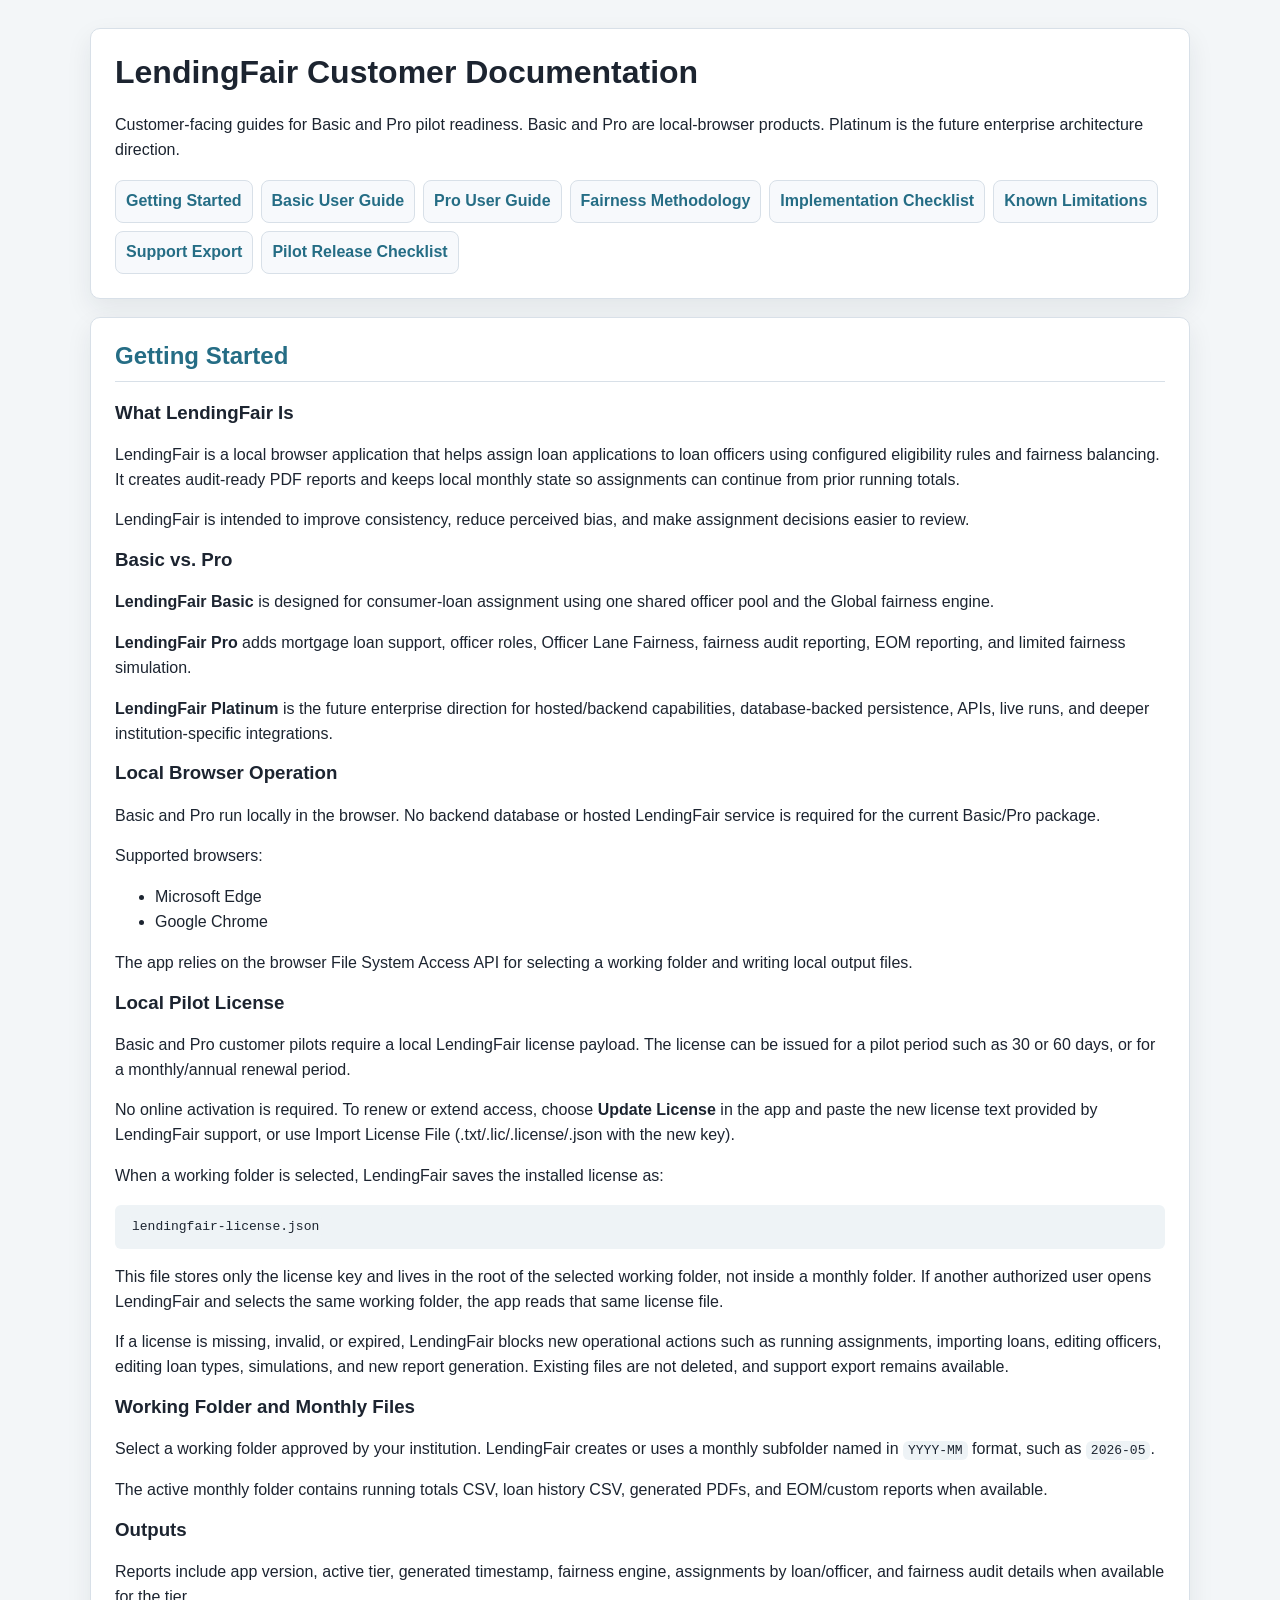
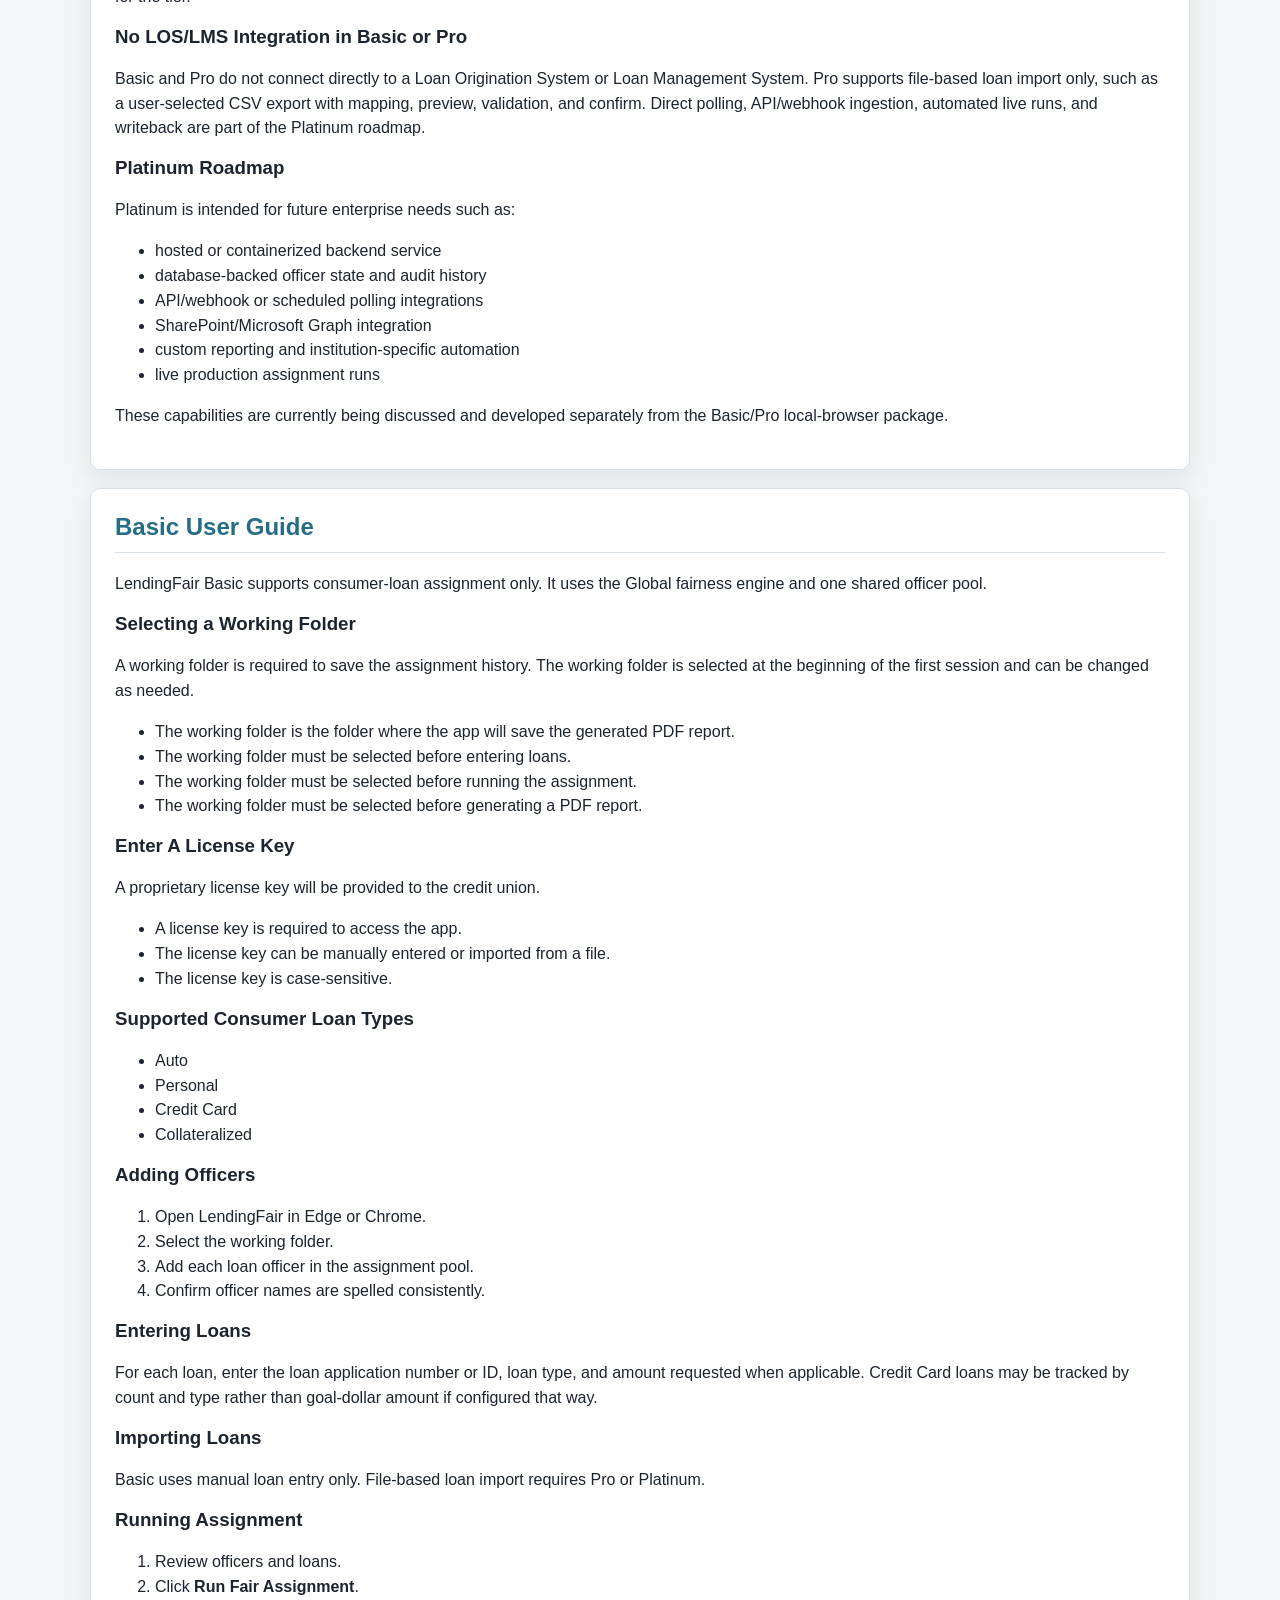
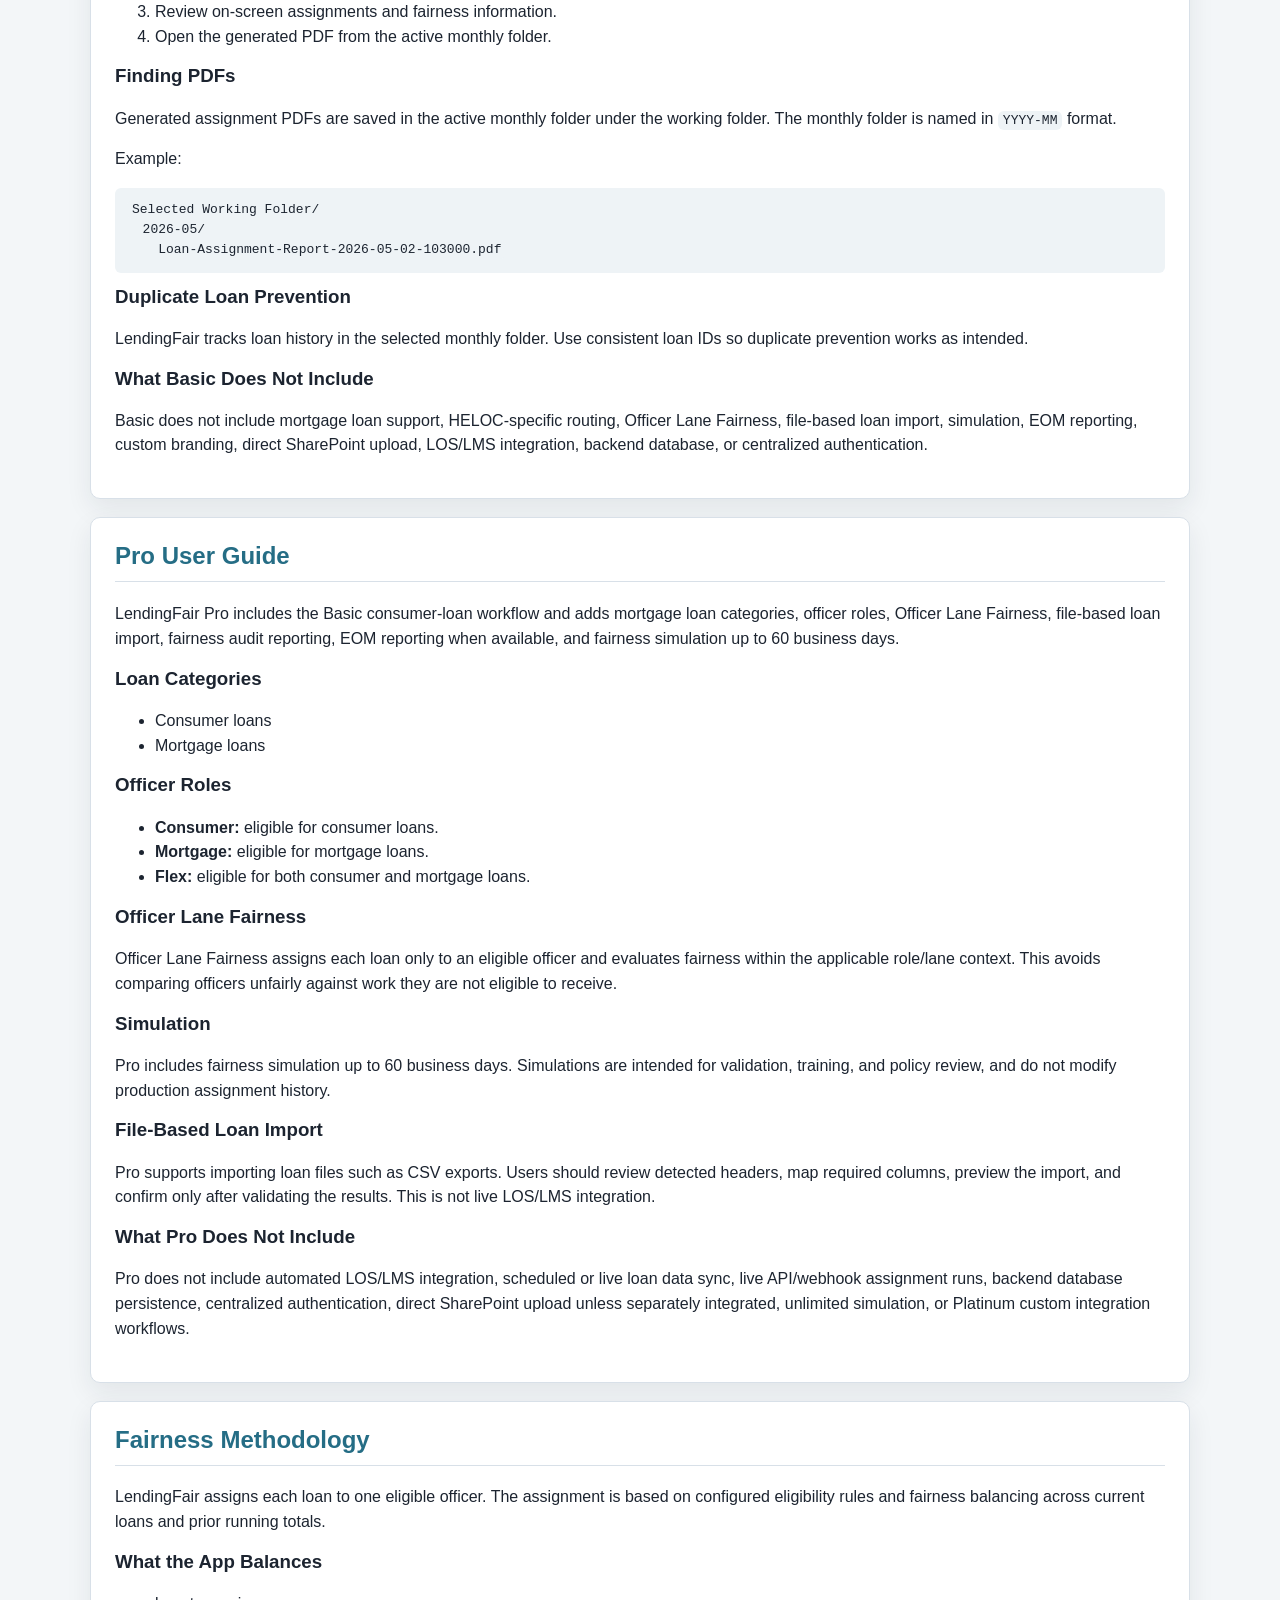
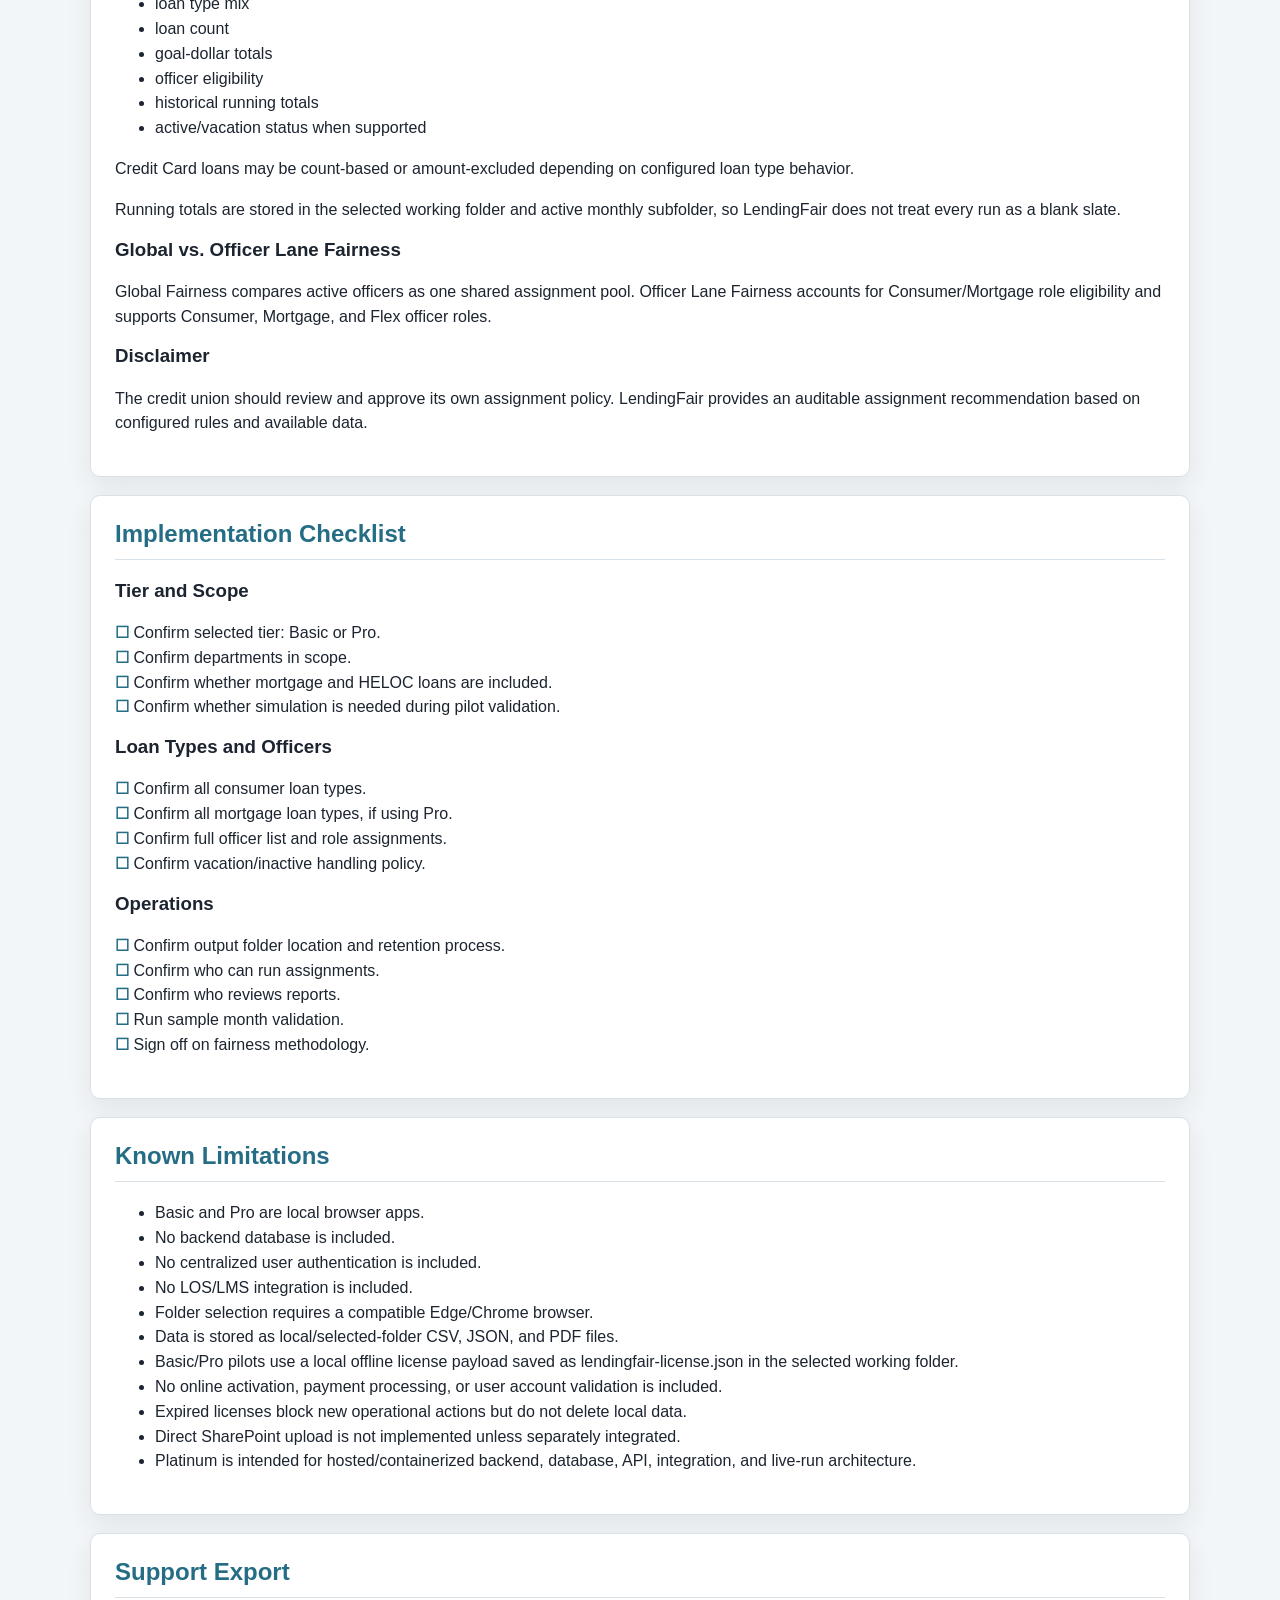
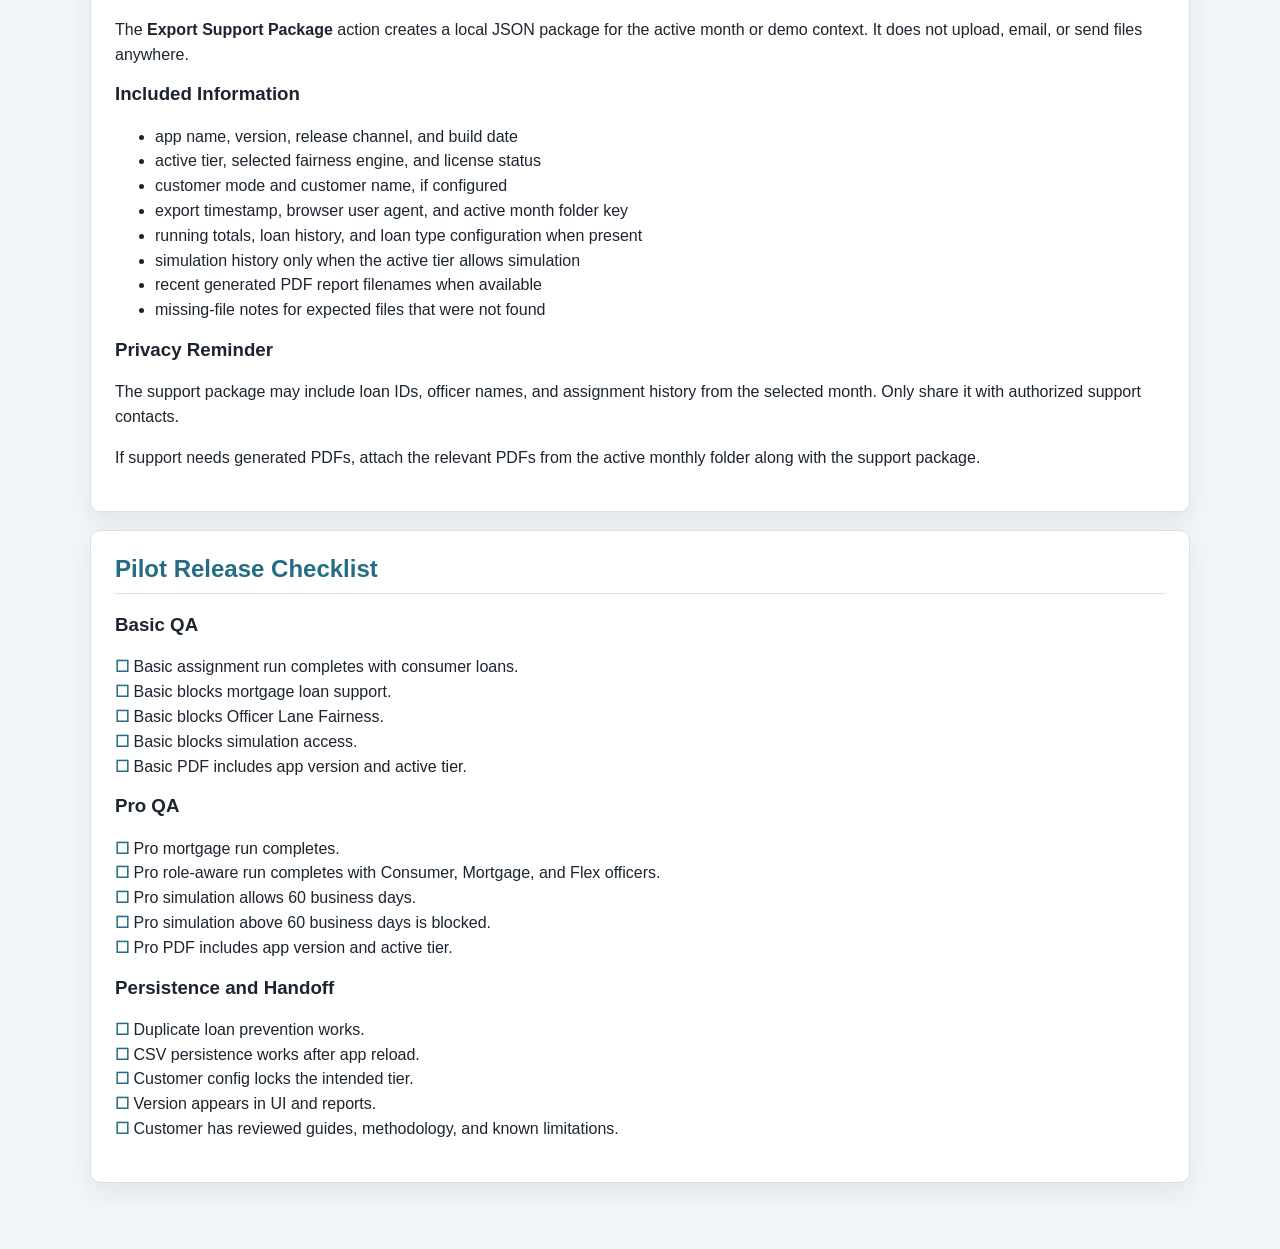
==== commit 4f7de5ac: "Updating the Basic User Guide and documentation to include licensing information and folder selectio" ====
--- a/docs/customer/index.html
+++ b/docs/customer/index.html
@@ -131,8 +131,20 @@
     <p><strong>LendingFair Pro</strong> adds mortgage loan support, officer roles, Officer Lane Fairness, fairness audit reporting, EOM reporting, and limited fairness simulation.</p>
     <p><strong>LendingFair Platinum</strong> is the future enterprise direction for hosted/backend capabilities, database-backed persistence, APIs, live runs, and deeper institution-specific integrations.</p>
     <h3>Local Browser Operation</h3>
-    <p>Basic and Pro run locally in Microsoft Edge or Google Chrome. No backend database or hosted LendingFair service is required for the current Basic/Pro package.</p>
+    <p>Basic and Pro run locally in the browser. No backend database or hosted LendingFair service is required for the current Basic/Pro package.</p>
+    <p>Supported browsers:</p>
+    <ul>
+      <li>Microsoft Edge</li>
+      <li>Google Chrome</li>
+    </ul>
     <p>The app relies on the browser File System Access API for selecting a working folder and writing local output files.</p>
+    <h3>Local Pilot License</h3>
+    <p>Basic and Pro customer pilots require a local LendingFair license payload. The license can be issued for a pilot period such as 30 or 60 days, or for a monthly/annual renewal period.</p>
+    <p>No online activation is required. To renew or extend access, choose <strong>Update License</strong> in the app and paste the new license text provided by LendingFair support, or use Import License File (.txt/.lic/.license/.json with the new key).</p>
+    <p>When a working folder is selected, LendingFair saves the installed license as:</p>
+    <pre><code>lendingfair-license.json</code></pre>
+    <p>This file stores only the license key and lives in the root of the selected working folder, not inside a monthly folder. If another authorized user opens LendingFair and selects the same working folder, the app reads that same license file.</p>
+    <p>If a license is missing, invalid, or expired, LendingFair blocks new operational actions such as running assignments, importing loans, editing officers, editing loan types, simulations, and new report generation. Existing files are not deleted, and support export remains available.</p>
     <h3>Working Folder and Monthly Files</h3>
     <p>Select a working folder approved by your institution. LendingFair creates or uses a monthly subfolder named in <code>YYYY-MM</code> format, such as <code>2026-05</code>.</p>
     <p>The active monthly folder contains running totals CSV, loan history CSV, generated PDFs, and EOM/custom reports when available.</p>
@@ -140,11 +152,37 @@
     <p>Reports include app version, active tier, generated timestamp, fairness engine, assignments by loan/officer, and fairness audit details when available for the tier.</p>
     <h3>No LOS/LMS Integration in Basic or Pro</h3>
     <p>Basic and Pro do not connect directly to a Loan Origination System or Loan Management System. Pro supports file-based loan import only, such as a user-selected CSV export with mapping, preview, validation, and confirm. Direct polling, API/webhook ingestion, automated live runs, and writeback are part of the Platinum roadmap.</p>
+    <h3>Platinum Roadmap</h3>
+    <p>Platinum is intended for future enterprise needs such as:</p>
+    <ul>
+      <li>hosted or containerized backend service</li>
+      <li>database-backed officer state and audit history</li>
+      <li>API/webhook or scheduled polling integrations</li>
+      <li>SharePoint/Microsoft Graph integration</li>
+      <li>custom reporting and institution-specific automation</li>
+      <li>live production assignment runs</li>
+    </ul>
+    <p>These capabilities are currently being discussed and developed separately from the Basic/Pro local-browser package.</p>
   </section>
 
   <section id="basic-user-guide">
     <h2>Basic User Guide</h2>
     <p>LendingFair Basic supports consumer-loan assignment only. It uses the Global fairness engine and one shared officer pool.</p>
+    <h3>Selecting a Working Folder</h3>
+    <p>A working folder is required to save the assignment history. The working folder is selected at the beginning of the first session and can be changed as needed.</p>
+    <ul>
+      <li>The working folder is the folder where the app will save the generated PDF report.</li>
+      <li>The working folder must be selected before entering loans.</li>
+      <li>The working folder must be selected before running the assignment.</li>
+      <li>The working folder must be selected before generating a PDF report.</li>
+    </ul>
+    <h3>Enter A License Key</h3>
+    <p>A proprietary license key will be provided to the credit union.</p>
+    <ul>
+      <li>A license key is required to access the app.</li>
+      <li>The license key can be manually entered or imported from a file.</li>
+      <li>The license key is case-sensitive.</li>
+    </ul>
     <h3>Supported Consumer Loan Types</h3>
     <ul>
       <li>Auto</li>
@@ -170,6 +208,12 @@
       <li>Review on-screen assignments and fairness information.</li>
       <li>Open the generated PDF from the active monthly folder.</li>
     </ol>
+    <h3>Finding PDFs</h3>
+    <p>Generated assignment PDFs are saved in the active monthly folder under the working folder. The monthly folder is named in <code>YYYY-MM</code> format.</p>
+    <p>Example:</p>
+    <pre><code>Selected Working Folder/
+  2026-05/
+    Loan-Assignment-Report-2026-05-02-103000.pdf</code></pre>
     <h3>Duplicate Loan Prevention</h3>
     <p>LendingFair tracks loan history in the selected monthly folder. Use consistent loan IDs so duplicate prevention works as intended.</p>
     <h3>What Basic Does Not Include</h3>
